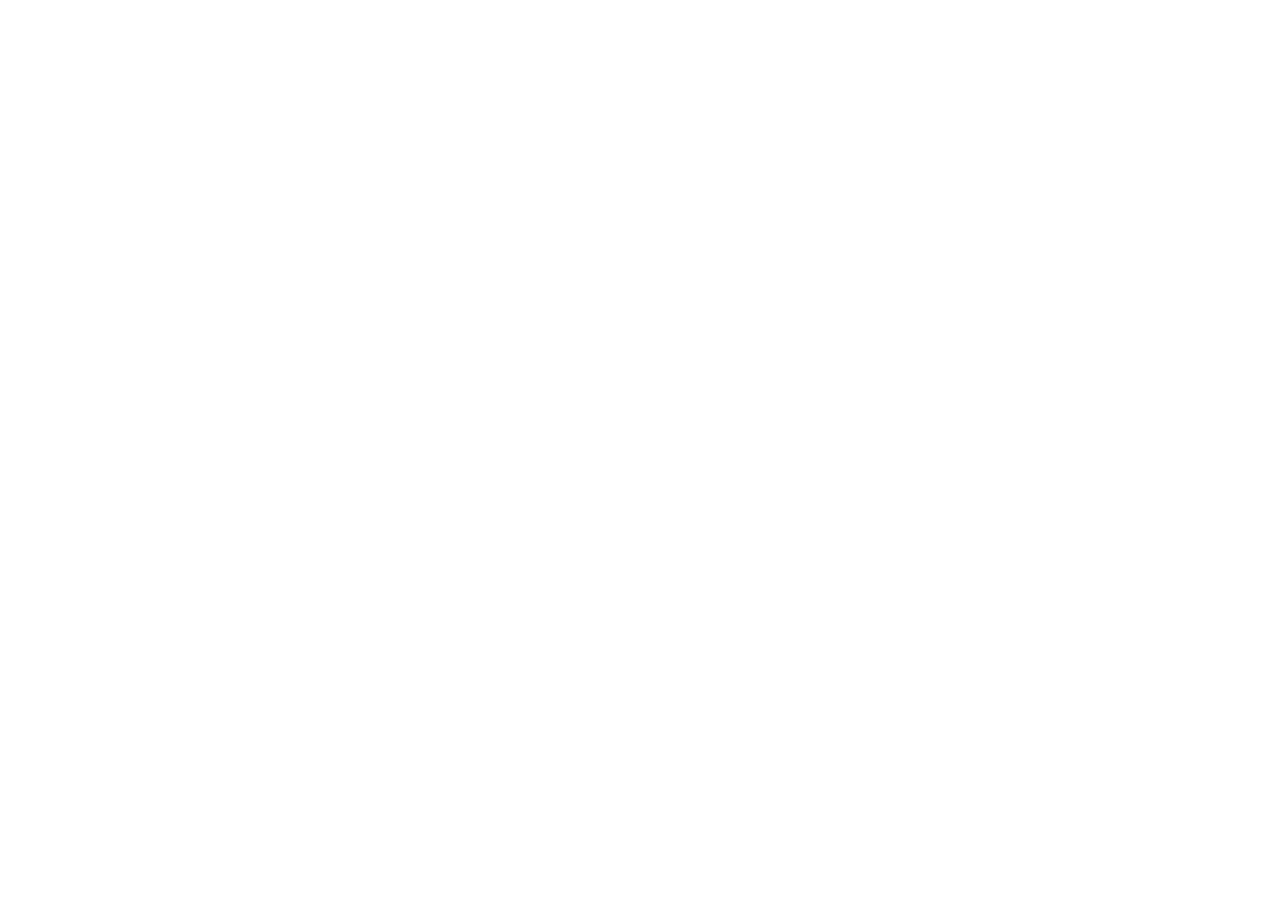
==== index.html @ 59d9435c "Created index.html, styles.css, and script.js files" ====
<!DOCTYPE html>
<html lang="en">
<head>  
        <meta charset="UTF-8">
        <meta name="viewport" content="width=device-width, initial-scale=1.0">
        <meta name="description" content="Mequila Murarik">
        <meta name="author" content="Mequila Murarik">

        <link rel="stylesheet" href="styles.css">
        <title>Mequila Murarik Design</title>
</head>
<body>
        <header>
                <nav>

                </nav>
        </header>
</body>
<main>

</main>
<footer>
        
</footer>

</html>
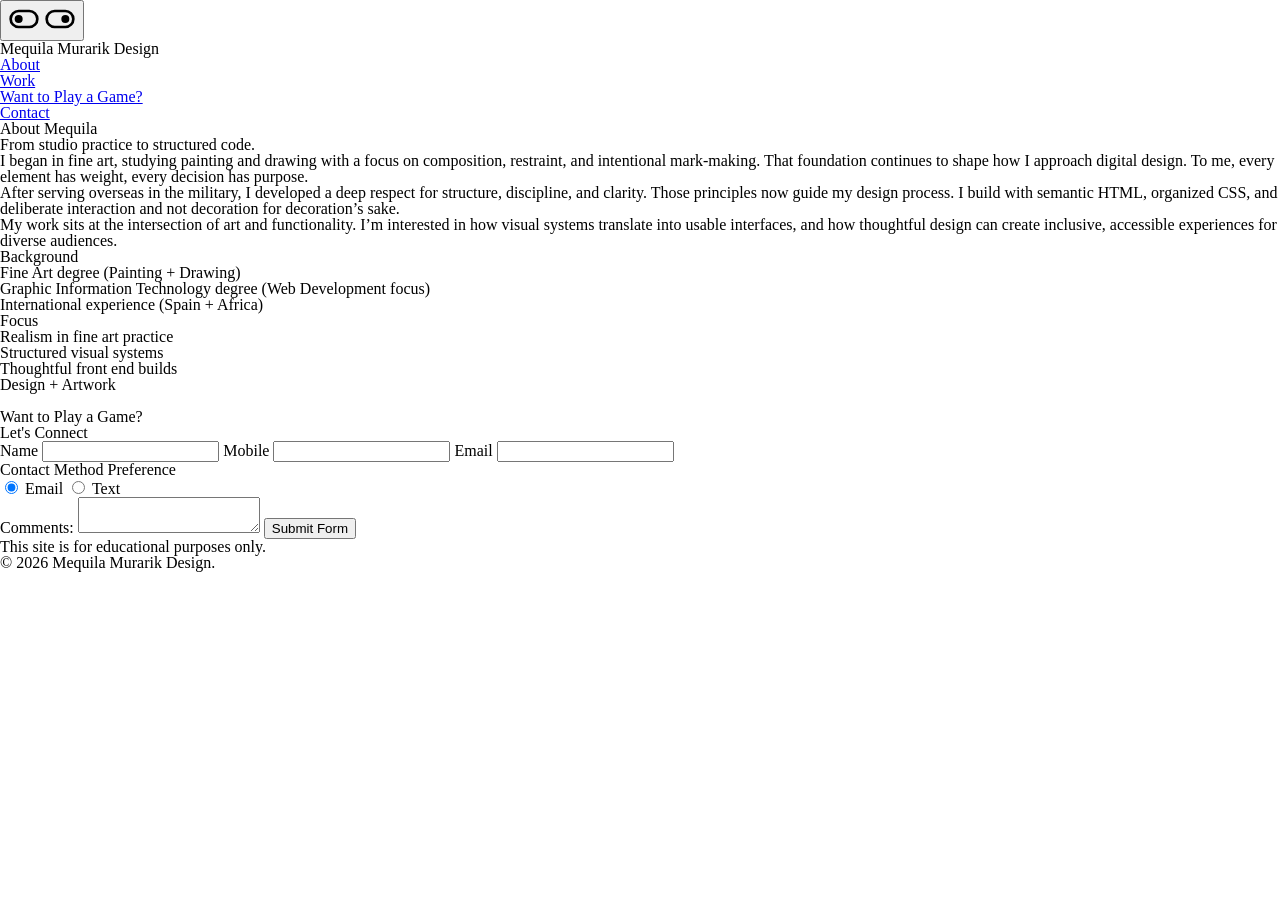
==== commit da1a1bb4: "Updated pages Updated index.html, styles.css, and script.js" ====
--- a/index.html
+++ b/index.html
@@ -1,26 +1,115 @@
 <!DOCTYPE html>
 <html lang="en">
-<head>  
+
+<head>
         <meta charset="UTF-8">
-        <meta name="viewport" content="width=device-width, initial-scale=1.0">
         <meta name="description" content="Mequila Murarik">
         <meta name="author" content="Mequila Murarik">
 
         <link rel="stylesheet" href="styles.css">
+        <script src="script.js" defer></script>
         <title>Mequila Murarik Design</title>
 </head>
+
 <body>
         <header>
+                <button id="theme-toggle" aria-label="Toggle light/dark mode">
+                        <!--dark mode toggle-->
+                        <svg id="dark-mode" xmlns="http://www.w3.org/2000/svg" width="32" height="32"
+                                viewBox="0 0 24 24" fill="currentColor">
+                                <path d="M8 9a3 3 0 1 1 -3 3l.005 -.176a3 3 0 0 1 2.995 -2.824" />
+                                <path d="M16 5a7 7 0 0 1 0 14h-8a7 7 0 0 1 0 -14zm0 2h-8a5 5 0 1 0 0 10h8a5 5 0 0 0 0 -10" />
+                        </svg>
+                        <!--light mode toggle-->
+                        <svg id="light-mode" xmlns="http://www.w3.org/2000/svg" width="32" height="32" viewBox="0 0 24 24" fill="currentColor">
+                                <path d="M16 9a3 3 0 1 1 -3 3l.005 -.176a3 3 0 0 1 2.995 -2.824" />
+                                <path d="M16 5a7 7 0 0 1 0 14h-8a7 7 0 0 1 0 -14zm0 2h-8a5 5 0 1 0 0 10h8a5 5 0 0 0 0 -10" />
+                        </svg>
+                </button>
+                <h1>Mequila Murarik Design</h1>
                 <nav>
-
+                        <ul>
+                                <li><a href="#about">About</a></li>
+                                <li><a href="#work">Work</a></li>
+                                <li><a href="#jigsaw">Want to Play a Game?</a></li>
+                                <li><a href="#contact">Contact</a></li>
+                        </ul>
                 </nav>
         </header>
 </body>
 <main>
+    <section id="about" class="about">
+        <div class="container">
+            <h2>About Mequila</h2>
+            <p><strong>From studio practice to structured code.</strong></p>
+            <p>I began in fine art, studying painting and drawing with a focus on composition, restraint, and intentional mark-making. That foundation continues to shape how I approach digital design. To me, every element has weight, every decision has purpose.</p>
+            <p>After serving overseas in the military, I developed a deep respect for structure, discipline, and clarity. Those principles now guide my design process. I build with semantic HTML, organized CSS, and deliberate interaction and not decoration for decoration’s sake.</p>
+            <p>My work sits at the intersection of art and functionality. I’m interested in how visual systems translate into usable interfaces, and how thoughtful design can create inclusive, accessible experiences for diverse audiences.</p>
+        </div>
+        <aside class="about-aside">
+            <h3>Background</h3>
+                <ul>
+                    <li>Fine Art degree (Painting + Drawing)</li>
+                    <li>Graphic Information Technology degree (Web Development focus)</li>
+                    <li>International experience (Spain + Africa)</li>
+                </ul>
+            <h3>Focus</h3>
+                <ul>
+                    <li>Realism in fine art practice</li>
+                    <li>Structured visual systems</li>
+                    <li>Thoughtful front end builds</li>
+                </ul>
+        </aside>
+    </section>
+    <section id="work">
+        <div class="container"></div>
+            <h2>Design + Artwork</h2>
+            <div class="work">
+                <figure>
+                    <img src="" alt="">
+                    <figcaption><!--caption--></figcaption>
+                </figure>
+            </div>
+        </div>
+    </section>
+    <section id="jigsaw">
+            <h2>Want to Play a Game?</h2>
+
+    </section>
+    <section id="contact">
+            <h2>Let's Connect</h2>
+                <form method="post" action="https://wp.zybooks.com/form-viewer.php">
+
+                <label for="fullName">Name</label>
+                <input type="text" id="fullName" name="fullName" required>
+                        
+                <label for="phoneNumber">Mobile</label>
+                <input type="tel" id="phoneNumber" name="phoneNumber">
+
+                <label for="emailAddress">Email</label>
+                <input type="email" id="emailAddress" name="emailAddress">
+
+                <fieldset>
+                    <legend>Contact Method Preference</legend>
+
+                    <input type="radio" id="email-pref" name="contact-pref" value="email-pref" checked>
+                    <label for="email-pref">Email</label>
+
+                    <input type="radio" id="text-pref" name="contact-pref" value="text-pref" required>
+                    <label for="text-pref">Text</label>
+                </fieldset>
+
+                <label for="comments">Comments:</label>
+                <textarea name="comments" id="comments"></textarea>
+
+                <input type="submit" value="Submit Form">
+                </form>
+        </section>
 
 </main>
 <footer>
-        
+        <p>This site is for educational purposes only.</p>
+        <p>&copy; 2026 Mequila Murarik Design.</p>
 </footer>
 
 </html>
--- a/styles.css
+++ b/styles.css
@@ -0,0 +1,54 @@
+/* CSS written by Mequila Murarik */
+/* http://meyerweb.com/eric/tools/css/reset/ 
+   v2.0 | 20110126
+   License: none (public domain)
+*/
+
+html, body, div, span, applet, object, iframe,
+h1, h2, h3, h4, h5, h6, p, blockquote, pre,
+a, abbr, acronym, address, big, cite, code,
+del, dfn, em, img, ins, kbd, q, s, samp,
+small, strike, strong, sub, sup, tt, var,
+b, u, i, center,
+dl, dt, dd, ol, ul, li,
+fieldset, form, label, legend,
+table, caption, tbody, tfoot, thead, tr, th, td,
+article, aside, canvas, details, embed, 
+figure, figcaption, footer, header, hgroup, 
+menu, nav, output, ruby, section, summary,
+time, mark, audio, video {
+	margin: 0;
+	padding: 0;
+	border: 0;
+	font-size: 100%;
+	font: inherit;
+	vertical-align: baseline;
+}
+/* HTML5 display-role reset for older browsers */
+article, aside, details, figcaption, figure, 
+footer, header, hgroup, menu, nav, section {
+	display: block;
+}
+body {
+	line-height: 1;
+}
+ol, ul {
+	list-style: none;
+}
+blockquote, q {
+	quotes: none;
+}
+blockquote:before, blockquote:after,
+q:before, q:after {
+	content: '';
+	content: none;
+}
+table {
+	border-collapse: collapse;
+	border-spacing: 0;
+}
+
+.container {
+  width: 1280px;
+  margin: 0 auto;
+}
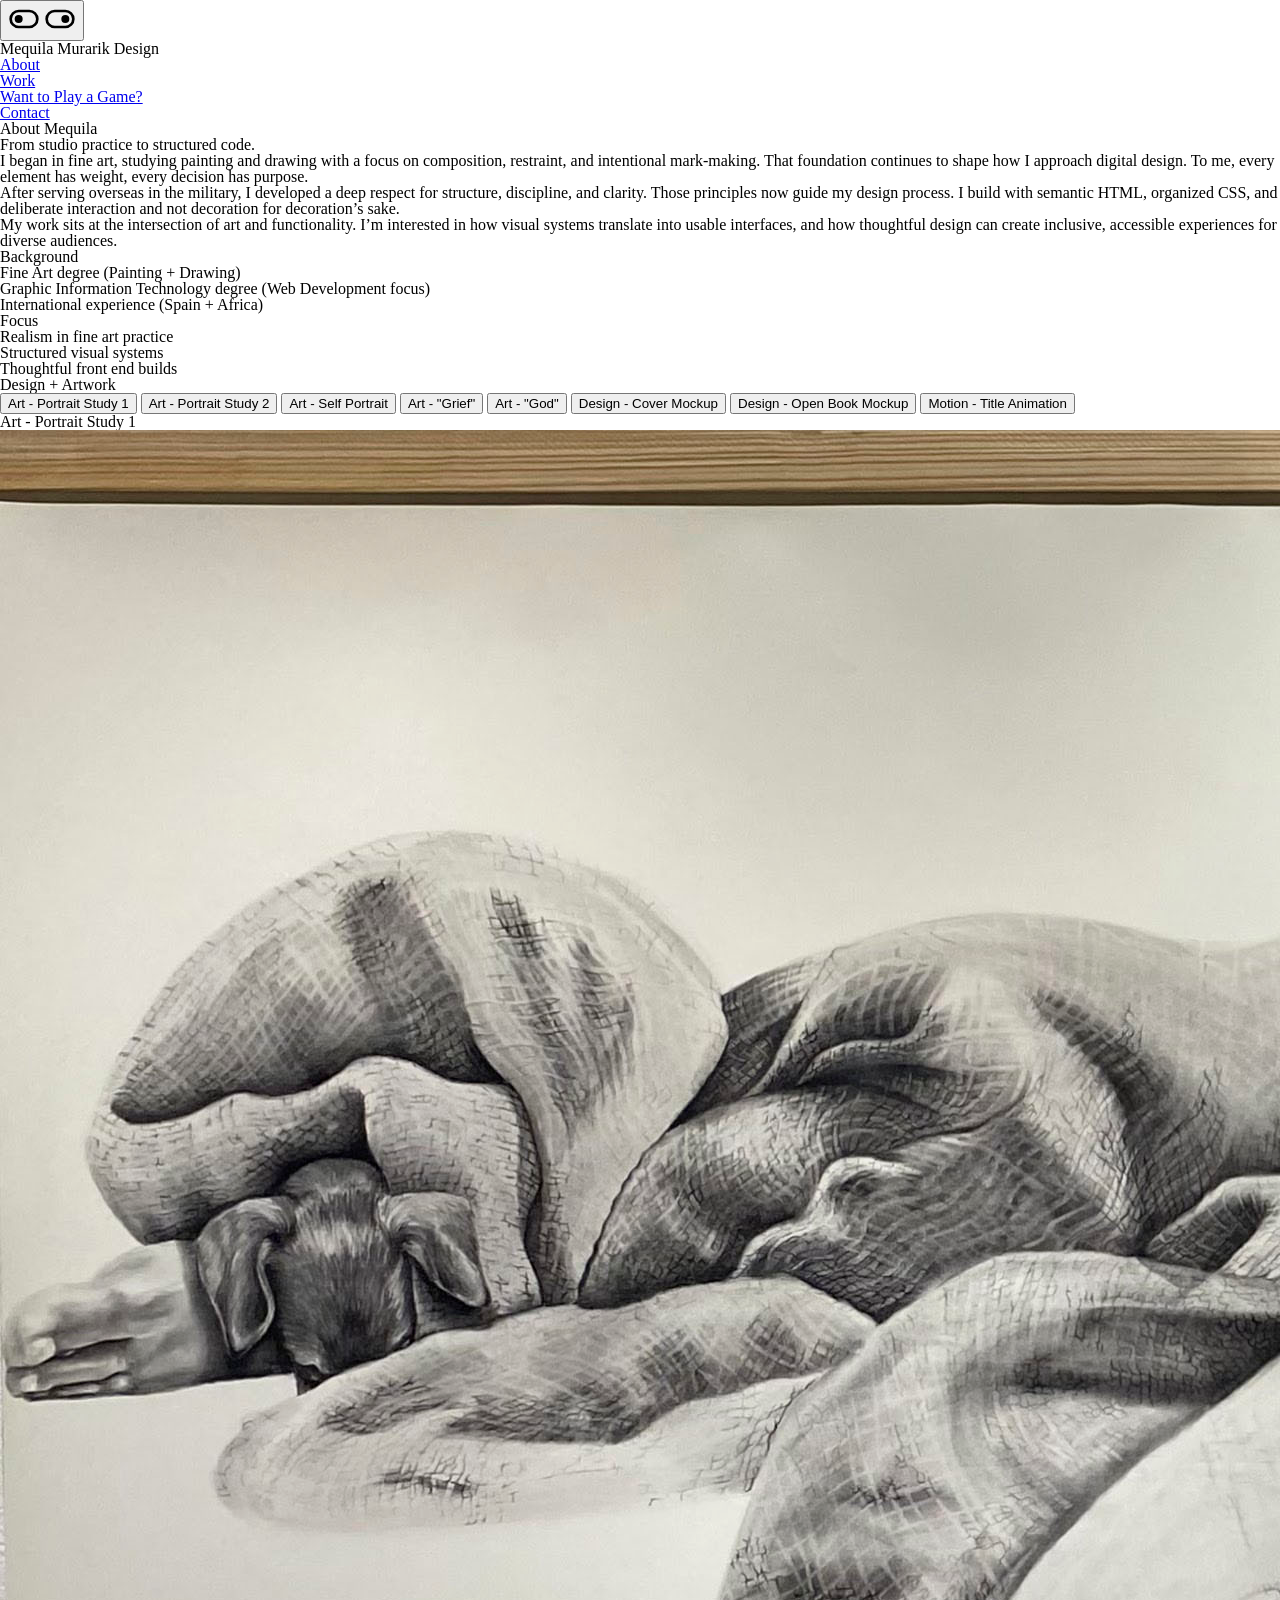
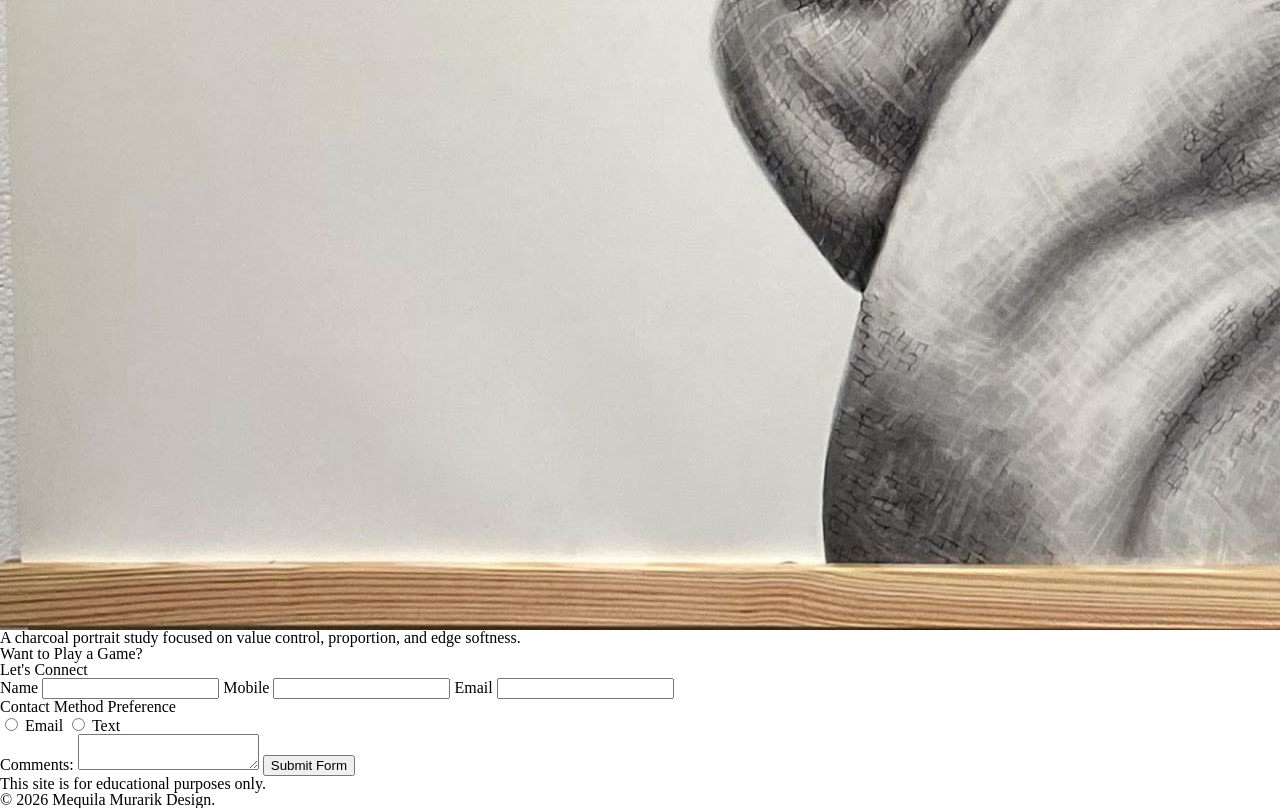
==== commit 39e4c893: "Updated Changed images to jpg, updates HTML and JS" ====
--- a/index.html
+++ b/index.html
@@ -36,80 +36,91 @@
                         </ul>
                 </nav>
         </header>
+    <main>
+        <section id="about" class="about">
+            <div class="container">
+                <h2>About Mequila</h2>
+                <p><strong>From studio practice to structured code.</strong></p>
+                <p>I began in fine art, studying painting and drawing with a focus on composition, restraint, and intentional mark-making. That foundation continues to shape how I approach digital design. To me, every element has weight, every decision has purpose.</p>
+                <p>After serving overseas in the military, I developed a deep respect for structure, discipline, and clarity. Those principles now guide my design process. I build with semantic HTML, organized CSS, and deliberate interaction and not decoration for decoration’s sake.</p>
+                <p>My work sits at the intersection of art and functionality. I’m interested in how visual systems translate into usable interfaces, and how thoughtful design can create inclusive, accessible experiences for diverse audiences.</p>
+            </div>
+            <aside class="about-aside">
+                <h3>Background</h3>
+                    <ul>
+                        <li>Fine Art degree (Painting + Drawing)</li>
+                        <li>Graphic Information Technology degree (Web Development focus)</li>
+                        <li>International experience (Spain + Africa)</li>
+                    </ul>
+                <h3>Focus</h3>
+                    <ul>
+                        <li>Realism in fine art practice</li>
+                        <li>Structured visual systems</li>
+                        <li>Thoughtful front end builds</li>
+                    </ul>
+            </aside>
+        </section>
+        <section id="work">
+            <div class="container">
+                <h2>Design + Artwork</h2>
+                <div class="display-controls">
+                    <button type="button">Art - Portrait Study 1</button>
+                    <button type="button">Art - Portrait Study 2</button>
+                    <button type="button">Art - Self Portrait</button>
+                    <button type="button">Art - "Grief"</button>
+                    <button type="button">Art - "God"</button>
+                    <button type="button">Design - Cover Mockup</button>
+                    <button type="button">Design - Open Book Mockup</button>
+                    <button type="button">Motion - Title Animation</button>
+                </div>
+                <div class="item-display">
+                    <h3 id="itemTitle">Art - Portrait Study 1</h3>
+                    <img id="itemImage" src="images/portrait-brandon.jpg" alt="Charcoal portrait of a man laying in a blanket">
+                    <p id="itemDescription"><!--text--></p>
+                    <video id="itemVideo">
+                        <source id="videoSource" src="" type="video/mp4">
+                    </video>
+                </div>
+            </div>
+        </section>
+        <section id="jigsaw">
+                <h2>Want to Play a Game?</h2>
+
+        </section>
+        <section id="contact">
+                <h2>Let's Connect</h2>
+                    <form method="post" action="https://wp.zybooks.com/form-viewer.php">
+
+                    <label for="fullName">Name</label>
+                    <input type="text" id="fullName" name="fullName" required>
+                            
+                    <label for="phoneNumber">Mobile</label>
+                    <input type="tel" id="phoneNumber" name="phoneNumber">
+
+                    <label for="emailAddress">Email</label>
+                    <input type="email" id="emailAddress" name="emailAddress">
+
+                    <fieldset>
+                        <legend>Contact Method Preference</legend>
+
+                        <input type="radio" id="email-pref" name="contact-pref" value="email-pref" required>
+                        <label for="email-pref">Email</label>
+
+                        <input type="radio" id="text-pref" name="contact-pref" value="text-pref" required>
+                        <label for="text-pref">Text</label>
+                    </fieldset>
+
+                    <label for="comments">Comments:</label>
+                    <textarea name="comments" id="comments" required></textarea>
+
+                    <input type="submit" value="Submit Form">
+                    </form>
+            </section>
+
+    </main>
+    <footer>
+            <p>This site is for educational purposes only.</p>
+            <p>&copy; 2026 Mequila Murarik Design.</p>
+    </footer>
 </body>
-<main>
-    <section id="about" class="about">
-        <div class="container">
-            <h2>About Mequila</h2>
-            <p><strong>From studio practice to structured code.</strong></p>
-            <p>I began in fine art, studying painting and drawing with a focus on composition, restraint, and intentional mark-making. That foundation continues to shape how I approach digital design. To me, every element has weight, every decision has purpose.</p>
-            <p>After serving overseas in the military, I developed a deep respect for structure, discipline, and clarity. Those principles now guide my design process. I build with semantic HTML, organized CSS, and deliberate interaction and not decoration for decoration’s sake.</p>
-            <p>My work sits at the intersection of art and functionality. I’m interested in how visual systems translate into usable interfaces, and how thoughtful design can create inclusive, accessible experiences for diverse audiences.</p>
-        </div>
-        <aside class="about-aside">
-            <h3>Background</h3>
-                <ul>
-                    <li>Fine Art degree (Painting + Drawing)</li>
-                    <li>Graphic Information Technology degree (Web Development focus)</li>
-                    <li>International experience (Spain + Africa)</li>
-                </ul>
-            <h3>Focus</h3>
-                <ul>
-                    <li>Realism in fine art practice</li>
-                    <li>Structured visual systems</li>
-                    <li>Thoughtful front end builds</li>
-                </ul>
-        </aside>
-    </section>
-    <section id="work">
-        <div class="container"></div>
-            <h2>Design + Artwork</h2>
-            <div class="work">
-                <figure>
-                    <img src="" alt="">
-                    <figcaption><!--caption--></figcaption>
-                </figure>
-            </div>
-        </div>
-    </section>
-    <section id="jigsaw">
-            <h2>Want to Play a Game?</h2>
-
-    </section>
-    <section id="contact">
-            <h2>Let's Connect</h2>
-                <form method="post" action="https://wp.zybooks.com/form-viewer.php">
-
-                <label for="fullName">Name</label>
-                <input type="text" id="fullName" name="fullName" required>
-                        
-                <label for="phoneNumber">Mobile</label>
-                <input type="tel" id="phoneNumber" name="phoneNumber">
-
-                <label for="emailAddress">Email</label>
-                <input type="email" id="emailAddress" name="emailAddress">
-
-                <fieldset>
-                    <legend>Contact Method Preference</legend>
-
-                    <input type="radio" id="email-pref" name="contact-pref" value="email-pref" checked>
-                    <label for="email-pref">Email</label>
-
-                    <input type="radio" id="text-pref" name="contact-pref" value="text-pref" required>
-                    <label for="text-pref">Text</label>
-                </fieldset>
-
-                <label for="comments">Comments:</label>
-                <textarea name="comments" id="comments"></textarea>
-
-                <input type="submit" value="Submit Form">
-                </form>
-        </section>
-
-</main>
-<footer>
-        <p>This site is for educational purposes only.</p>
-        <p>&copy; 2026 Mequila Murarik Design.</p>
-</footer>
-
 </html>
--- a/styles.css
+++ b/styles.css
@@ -51,4 +51,7 @@
 .container {
   width: 1280px;
   margin: 0 auto;
+}
+#itemVide {
+    display: none;
 }
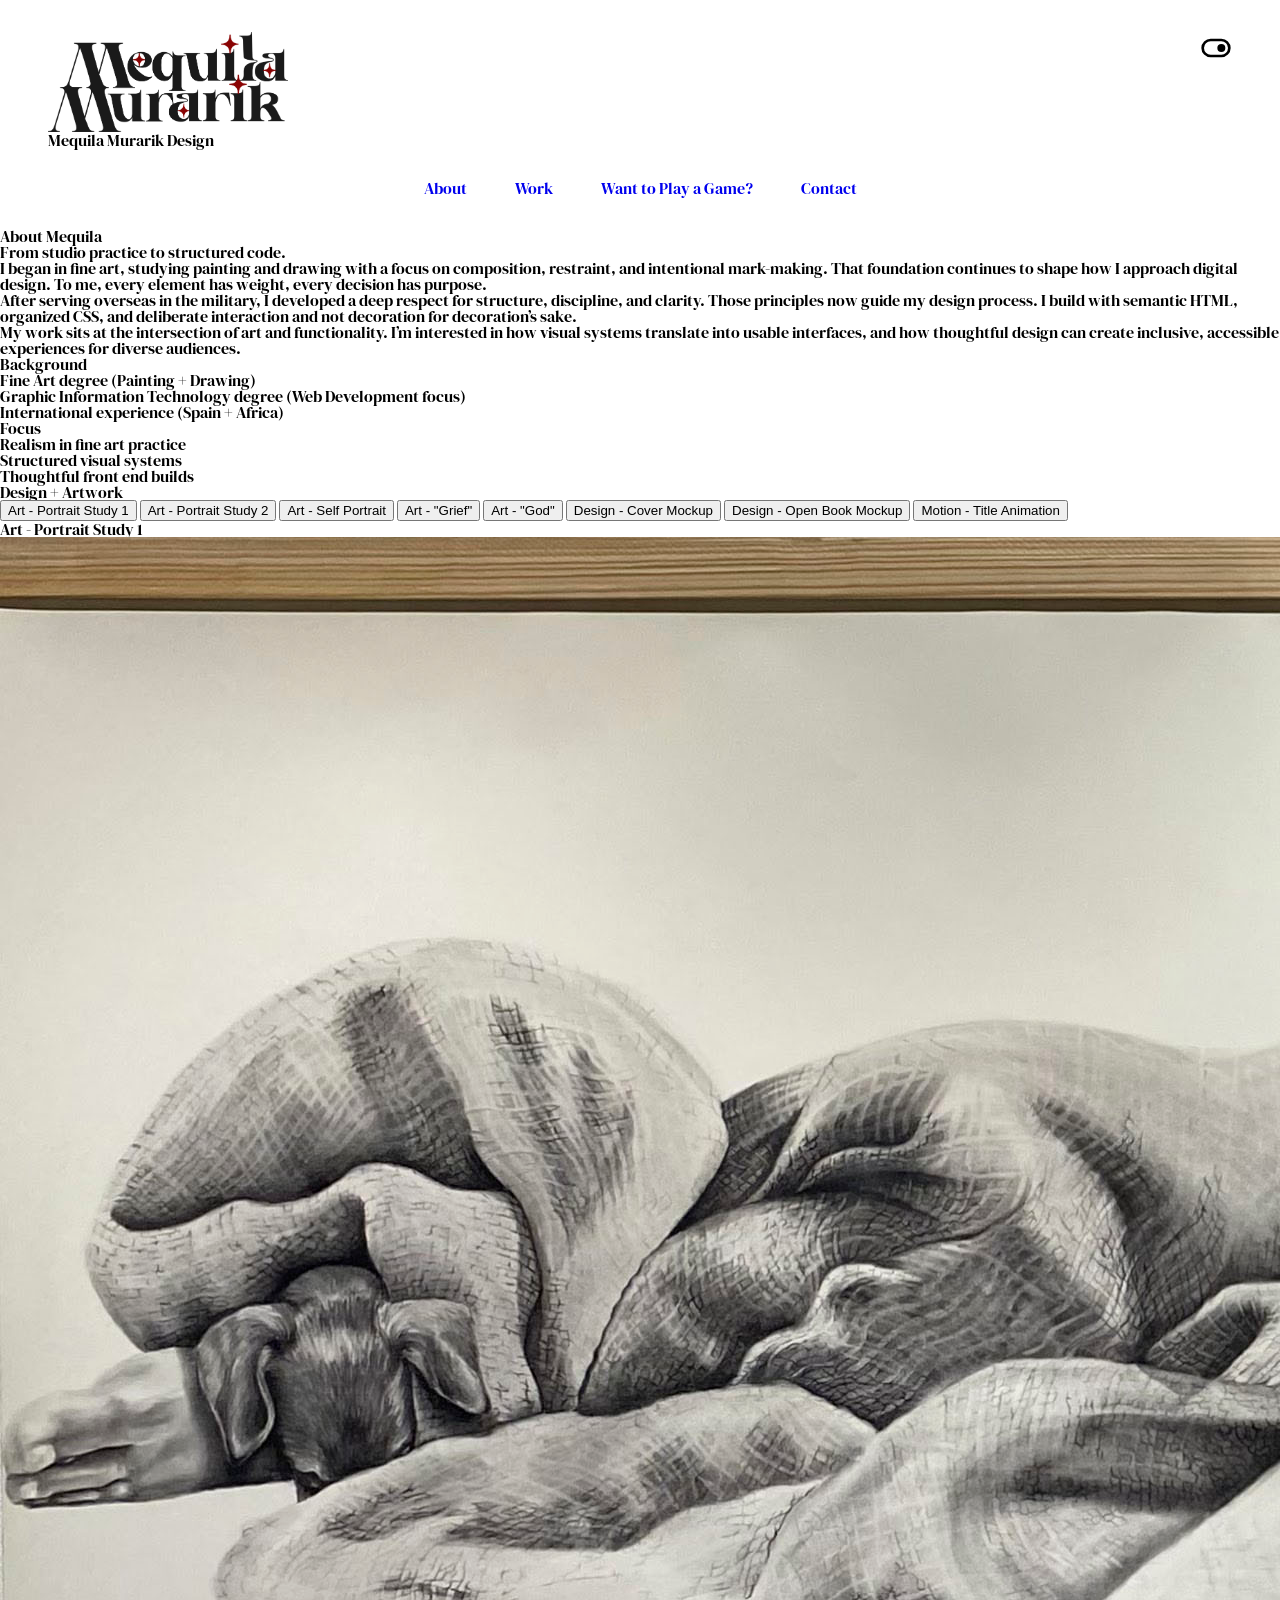
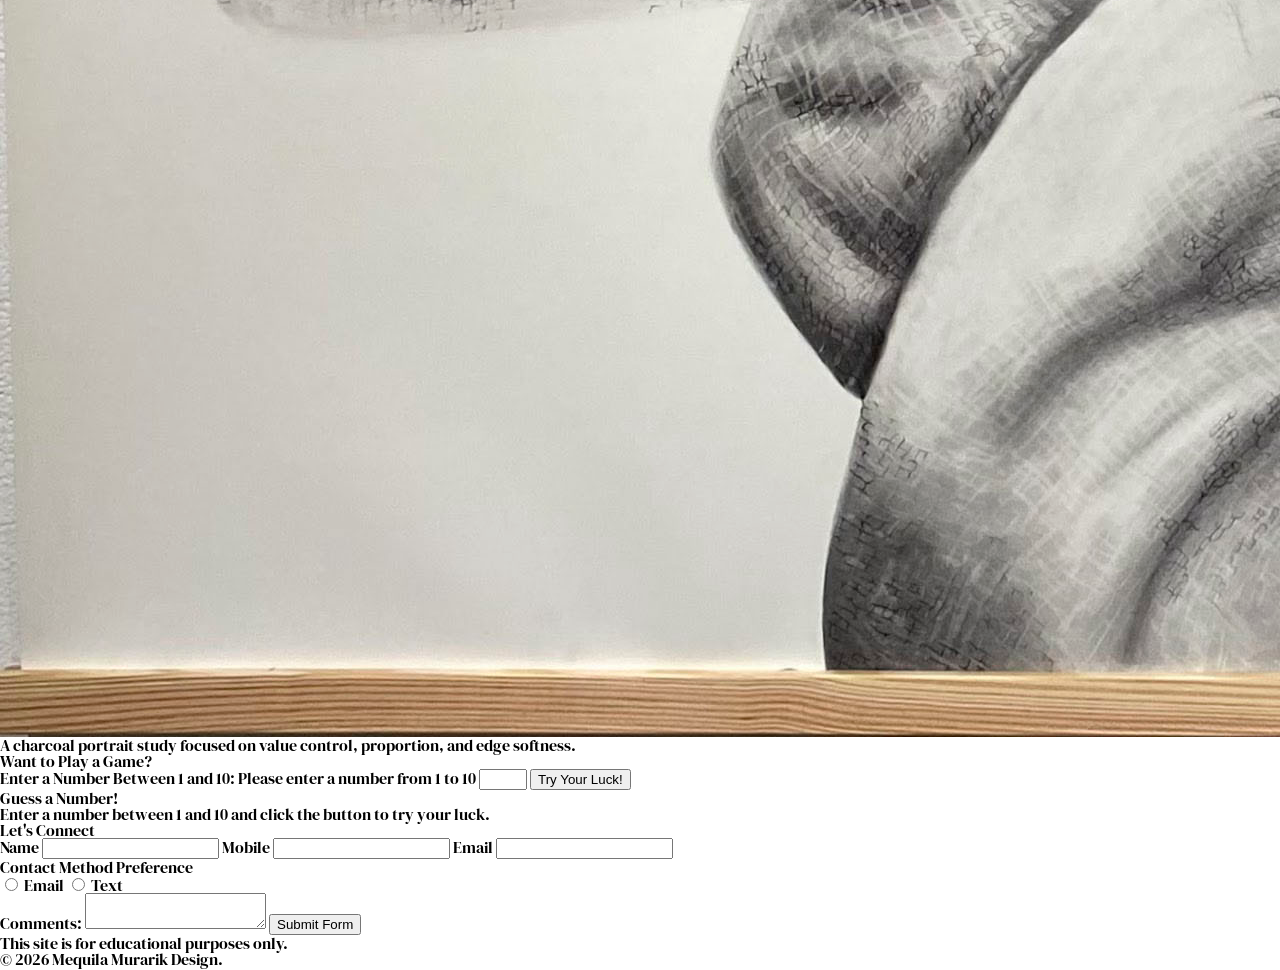
==== commit 0dfe85bd: "Update Updated CSS, JS and HTML" ====
--- a/index.html
+++ b/index.html
@@ -12,8 +12,8 @@
 </head>
 
 <body>
-        <header>
-                <button id="theme-toggle" aria-label="Toggle light/dark mode">
+    <header>
+        <button id="theme-toggle" aria-label="Toggle light/dark mode">
                         <!--dark mode toggle-->
                         <svg id="dark-mode" xmlns="http://www.w3.org/2000/svg" width="32" height="32"
                                 viewBox="0 0 24 24" fill="currentColor">
@@ -25,17 +25,18 @@
                                 <path d="M16 9a3 3 0 1 1 -3 3l.005 -.176a3 3 0 0 1 2.995 -2.824" />
                                 <path d="M16 5a7 7 0 0 1 0 14h-8a7 7 0 0 1 0 -14zm0 2h-8a5 5 0 1 0 0 10h8a5 5 0 0 0 0 -10" />
                         </svg>
-                </button>
-                <h1>Mequila Murarik Design</h1>
-                <nav>
-                        <ul>
-                                <li><a href="#about">About</a></li>
-                                <li><a href="#work">Work</a></li>
-                                <li><a href="#jigsaw">Want to Play a Game?</a></li>
-                                <li><a href="#contact">Contact</a></li>
-                        </ul>
-                </nav>
-        </header>
+        </button>
+        <img src="images/stacked_rgb.png" alt="Mequila Murarik logo" class="logo">
+        <h1>Mequila Murarik Design</h1>
+        <nav>
+            <ul>
+                <li><a href="#about">About</a></li>
+                <li><a href="#work">Work</a></li>
+                <li><a href="#jigsaw">Want to Play a Game?</a></li>
+                <li><a href="#contact">Contact</a></li>
+            </ul>
+        </nav>
+    </header>
     <main>
         <section id="about" class="about">
             <div class="container">
@@ -76,45 +77,56 @@
                 <div class="item-display">
                     <h3 id="itemTitle">Art - Portrait Study 1</h3>
                     <img id="itemImage" src="images/portrait-brandon.jpg" alt="Charcoal portrait of a man laying in a blanket">
-                    <p id="itemDescription"><!--text--></p>
-                    <video id="itemVideo">
+                    <p id="itemDescription">A charcoal portrait study focused on value control, proportion, and edge softness.</p>
+                    <video id="itemVideo" controls>
                         <source id="videoSource" src="" type="video/mp4">
                     </video>
                 </div>
             </div>
         </section>
         <section id="jigsaw">
-                <h2>Want to Play a Game?</h2>
+            <h2>Want to Play a Game?</h2>
 
+            <form id="gameForm">
+                <label for="numGuess">Enter a Number Between 1 and 10:</label>
+                <span class="message" id="gameMessage">Please enter a number from 1 to 10</span>
+
+                <input type="number" name="numGuess" id="numGuess" min="1" max="10" required>
+                <input type="submit" id="guessBtn" value="Try Your Luck!">
+            </form>
+
+            <h3>Guess a Number!</h3>
+            <p>Enter a number between 1 and 10 and click the button to try your luck.</p>
+            <p id="gameOutput"></p>
         </section>
         <section id="contact">
-                <h2>Let's Connect</h2>
-                    <form method="post" action="https://wp.zybooks.com/form-viewer.php">
+            <h2>Let's Connect</h2>
+                <form method="post" action="https://wp.zybooks.com/form-viewer.php">
 
-                    <label for="fullName">Name</label>
-                    <input type="text" id="fullName" name="fullName" required>
+                <label for="fullName">Name</label>
+                <input type="text" id="fullName" name="fullName" required>
                             
-                    <label for="phoneNumber">Mobile</label>
-                    <input type="tel" id="phoneNumber" name="phoneNumber">
+                <label for="phoneNumber">Mobile</label>
+                <input type="tel" id="phoneNumber" name="phoneNumber">
 
-                    <label for="emailAddress">Email</label>
-                    <input type="email" id="emailAddress" name="emailAddress">
+                <label for="emailAddress">Email</label>
+                <input type="email" id="emailAddress" name="emailAddress">
 
-                    <fieldset>
-                        <legend>Contact Method Preference</legend>
+                <fieldset>
+                    <legend>Contact Method Preference</legend>
 
-                        <input type="radio" id="email-pref" name="contact-pref" value="email-pref" required>
-                        <label for="email-pref">Email</label>
+                    <input type="radio" id="email-pref" name="contact-pref" value="email-pref" required>
+                    <label for="email-pref">Email</label>
 
-                        <input type="radio" id="text-pref" name="contact-pref" value="text-pref" required>
-                        <label for="text-pref">Text</label>
-                    </fieldset>
+                    <input type="radio" id="text-pref" name="contact-pref" value="text-pref" required>
+                    <label for="text-pref">Text</label>
+                </fieldset>
 
-                    <label for="comments">Comments:</label>
-                    <textarea name="comments" id="comments" required></textarea>
+                <label for="comments">Comments:</label>
+                <textarea name="comments" id="comments" required></textarea>
 
-                    <input type="submit" value="Submit Form">
-                    </form>
+                <input type="submit" value="Submit Form">
+                </form>
             </section>
 
     </main>
--- a/styles.css
+++ b/styles.css
@@ -1,4 +1,7 @@
 /* CSS written by Mequila Murarik */
+/* imported fonts */
+@import url('https://fonts.googleapis.com/css2?family=DM+Serif+Display:ital@0;1&family=Lora:ital,wght@0,400..700;1,400..700&display=swap');
+
 /* http://meyerweb.com/eric/tools/css/reset/ 
    v2.0 | 20110126
    License: none (public domain)
@@ -48,10 +51,82 @@
 	border-spacing: 0;
 }
 
+:root{
+    --charcoal: #191919;
+    --lt-grey: ##bfbfbf;
+    --blood-red: #8a0303;
+    --deep-red: #350101;
+    --bright-red: #df0505;
+    --gold: #e88f11;
+    --blue: #130f49;
+    font-family: "DM Serif Display", "Lora", serif;
+}
+header {
+    position: relative;
+    padding: 2rem 3rem;
+    background-color: var(--lt-grey);
+}
+header h1 {
+    justify-content: center;
+}
+header img {
+    width: 240px;
+    height: auto;
+    display: block;
+}
+#theme-toggle {
+    position: absolute;
+    height: 32px;
+    width: 32px;
+    top: 2rem;
+    right: 3rem;
+    background: none;
+    border: none;
+}
+#theme-toggle svg {
+    position: absolute;
+    top: 0;
+    left: 0;
+    width: 100%;
+    height: 100%;
+}
+body.dark-mode #dark-mode { 
+    display: block; 
+}
+body.dark-mode #light-mode { 
+    display: none; 
+}
+nav {
+    margin-top: 2rem;
+}
+nav ul {
+    display: flex;
+    justify-content: center;
+    gap: 3rem;
+    list-style-type: none;
+    padding: 0;
+    margin: 0;
+}
+a {
+    text-decoration: none;  
+}
+#dark-mode {
+    display: none;
+}
+#light-mode {
+    display: inline;
+}
+body.dark-mode #dark-mode {
+    display: inline;
+}
+body.light-mode #light-mode {
+    display: none;
+}
+
 .container {
-  width: 1280px;
+  max-width: 1280px;
   margin: 0 auto;
 }
-#itemVide {
+#itemVideo {
     display: none;
 }
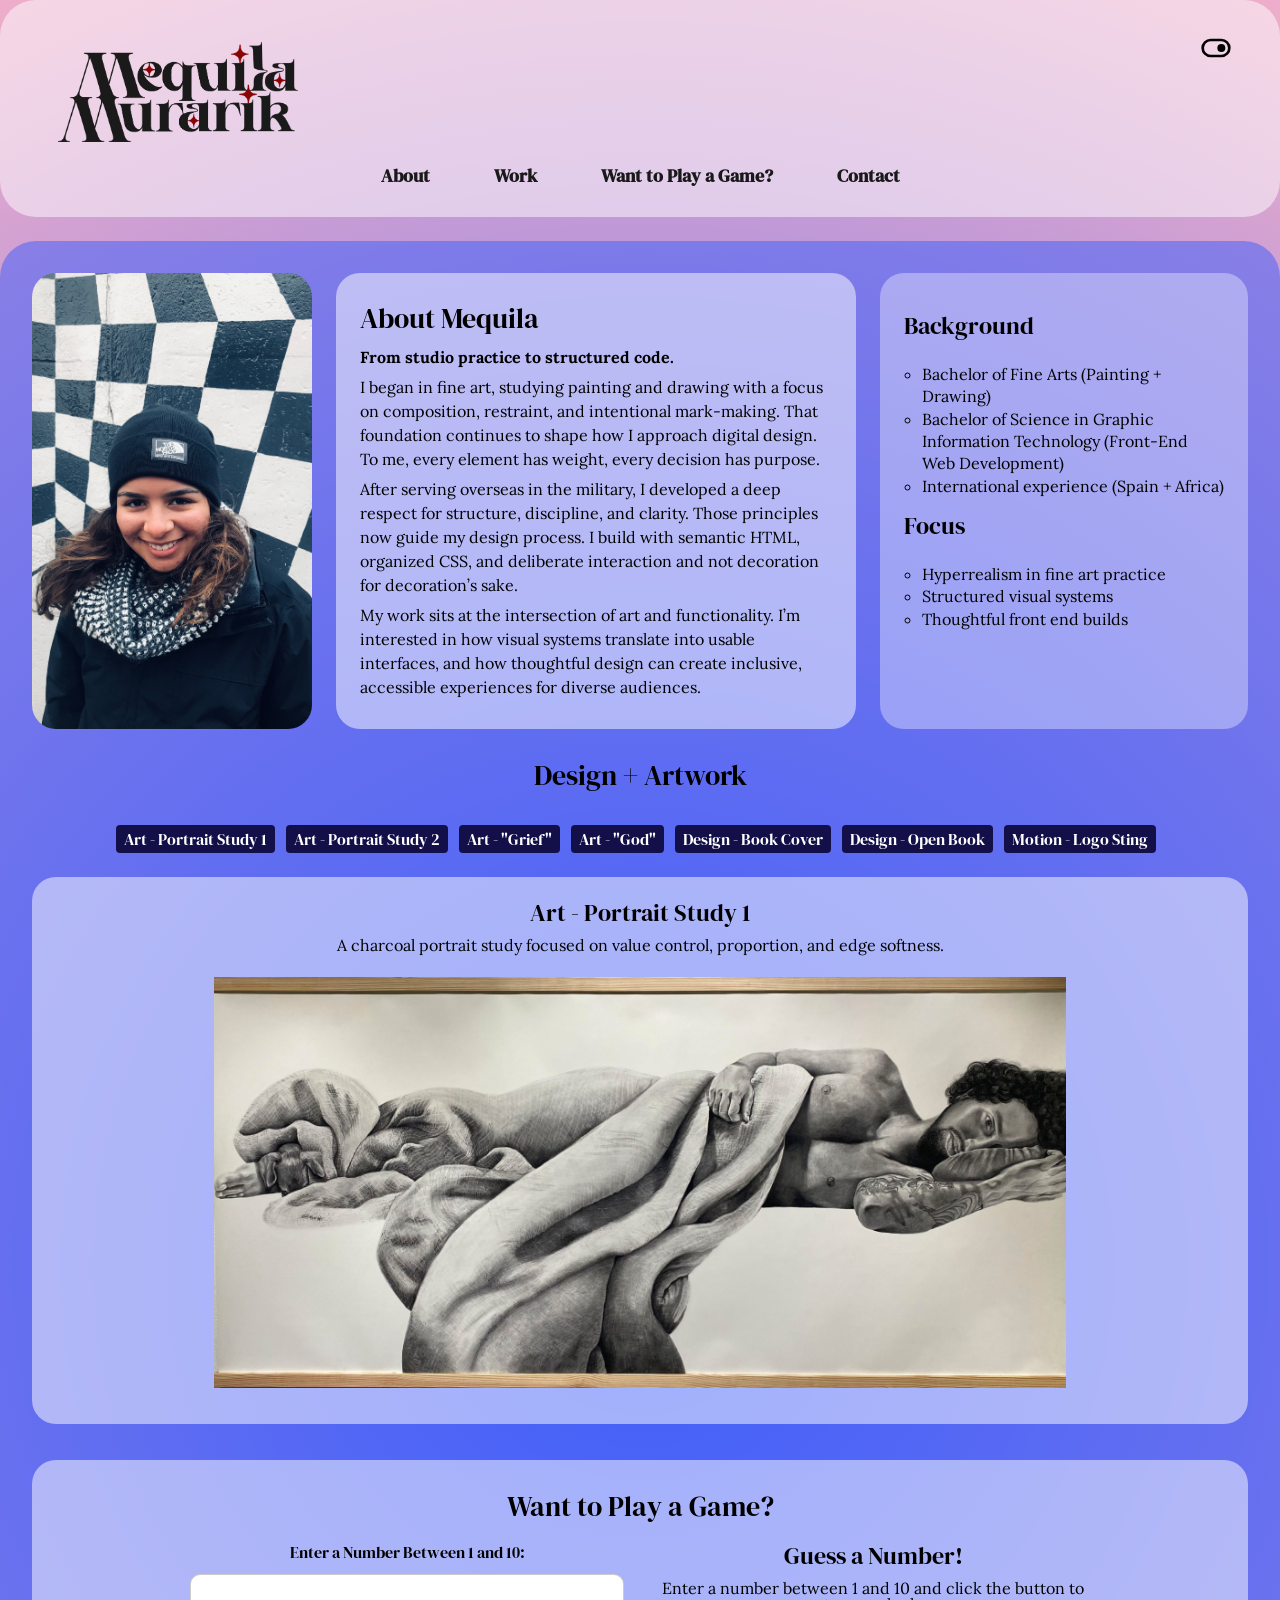
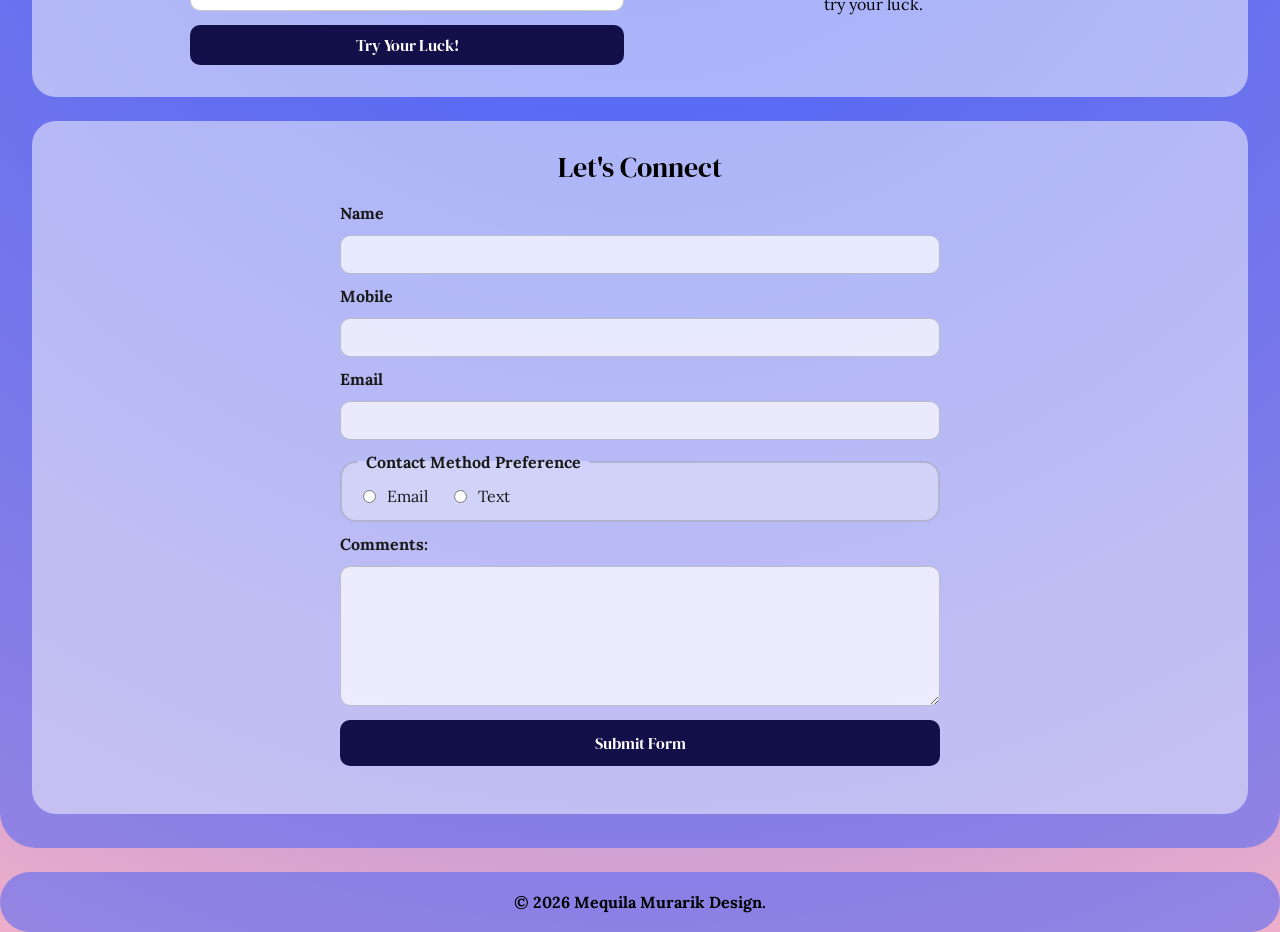
==== commit c47eb925: "Updated pages Updated index.html, styles.css, and script.js" ====
--- a/index.html
+++ b/index.html
@@ -39,9 +39,10 @@
     </header>
     <main>
         <section id="about" class="about">
-            <div class="container">
+            <img class="about-photo" src="images/mequila-about-photo.jpg" alt="Photo of Mequila Murarik">
+            <div class="about-card">
                 <h2>About Mequila</h2>
-                <p><strong>From studio practice to structured code.</strong></p>
+                <p>From studio practice to structured code.</p>
                 <p>I began in fine art, studying painting and drawing with a focus on composition, restraint, and intentional mark-making. That foundation continues to shape how I approach digital design. To me, every element has weight, every decision has purpose.</p>
                 <p>After serving overseas in the military, I developed a deep respect for structure, discipline, and clarity. Those principles now guide my design process. I build with semantic HTML, organized CSS, and deliberate interaction and not decoration for decoration’s sake.</p>
                 <p>My work sits at the intersection of art and functionality. I’m interested in how visual systems translate into usable interfaces, and how thoughtful design can create inclusive, accessible experiences for diverse audiences.</p>
@@ -49,13 +50,13 @@
             <aside class="about-aside">
                 <h3>Background</h3>
                     <ul>
-                        <li>Fine Art degree (Painting + Drawing)</li>
-                        <li>Graphic Information Technology degree (Web Development focus)</li>
+                        <li>Bachelor of Fine Arts (Painting + Drawing)</li>
+                        <li>Bachelor of Science in Graphic Information Technology (Front-End Web Development)</li>
                         <li>International experience (Spain + Africa)</li>
                     </ul>
                 <h3>Focus</h3>
                     <ul>
-                        <li>Realism in fine art practice</li>
+                        <li>Hyperrealism in fine art practice</li>
                         <li>Structured visual systems</li>
                         <li>Thoughtful front end builds</li>
                     </ul>
@@ -67,17 +68,16 @@
                 <div class="display-controls">
                     <button type="button">Art - Portrait Study 1</button>
                     <button type="button">Art - Portrait Study 2</button>
-                    <button type="button">Art - Self Portrait</button>
                     <button type="button">Art - "Grief"</button>
                     <button type="button">Art - "God"</button>
-                    <button type="button">Design - Cover Mockup</button>
-                    <button type="button">Design - Open Book Mockup</button>
-                    <button type="button">Motion - Title Animation</button>
+                    <button type="button">Design - Book Cover</button>
+                    <button type="button">Design - Open Book</button>
+                    <button type="button">Motion - Logo Sting</button>
                 </div>
                 <div class="item-display">
                     <h3 id="itemTitle">Art - Portrait Study 1</h3>
+                    <p id="itemDescription">A charcoal portrait study focused on value control, proportion, and edge softness.</p>
                     <img id="itemImage" src="images/portrait-brandon.jpg" alt="Charcoal portrait of a man laying in a blanket">
-                    <p id="itemDescription">A charcoal portrait study focused on value control, proportion, and edge softness.</p>
                     <video id="itemVideo" controls>
                         <source id="videoSource" src="" type="video/mp4">
                     </video>
@@ -86,52 +86,61 @@
         </section>
         <section id="jigsaw">
             <h2>Want to Play a Game?</h2>
+            <div>
+                <form id="gameForm">
+                    <label for="numGuess">Enter a Number Between 1 and 10:</label>
+                    <span class="message" id="gameMessage">Please enter a number from 1 to 10</span>
 
-            <form id="gameForm">
-                <label for="numGuess">Enter a Number Between 1 and 10:</label>
-                <span class="message" id="gameMessage">Please enter a number from 1 to 10</span>
+                    <input type="number" name="numGuess" id="numGuess" min="1" max="10" required>
+                    <input type="submit" id="guessBtn" value="Try Your Luck!">
+                </form>
 
-                <input type="number" name="numGuess" id="numGuess" min="1" max="10" required>
-                <input type="submit" id="guessBtn" value="Try Your Luck!">
-            </form>
-
-            <h3>Guess a Number!</h3>
-            <p>Enter a number between 1 and 10 and click the button to try your luck.</p>
-            <p id="gameOutput"></p>
+                <section id="gameDisplay">
+                    <h3>Guess a Number!</h3>
+                    <p>Enter a number between 1 and 10 and click the button to try your luck.</p>
+                    <p id="gameOutput"></p>
+                </section>
+            </div>
         </section>
         <section id="contact">
             <h2>Let's Connect</h2>
-                <form method="post" action="https://wp.zybooks.com/form-viewer.php">
 
+            <form id="contactForm" novalidate>
                 <label for="fullName">Name</label>
                 <input type="text" id="fullName" name="fullName" required>
-                            
+                <span class="field-error" id="fullNameError"></span>
+
                 <label for="phoneNumber">Mobile</label>
                 <input type="tel" id="phoneNumber" name="phoneNumber">
+                <span class="field-error" id="phoneNumberError"></span>
 
                 <label for="emailAddress">Email</label>
                 <input type="email" id="emailAddress" name="emailAddress">
+                <span class="field-error" id="emailAddressError"></span>
 
                 <fieldset>
-                    <legend>Contact Method Preference</legend>
+                <legend>Contact Method Preference</legend>
 
-                    <input type="radio" id="email-pref" name="contact-pref" value="email-pref" required>
-                    <label for="email-pref">Email</label>
+                <input type="radio" id="email-pref" name="contact-pref" value="email" required>
+                <label for="email-pref">Email</label>
 
-                    <input type="radio" id="text-pref" name="contact-pref" value="text-pref" required>
-                    <label for="text-pref">Text</label>
+                <input type="radio" id="text-pref" name="contact-pref" value="phone" required>
+                <label for="text-pref">Text</label>
+
+                <span class="field-error" id="contactPrefError"></span>
                 </fieldset>
 
                 <label for="comments">Comments:</label>
                 <textarea name="comments" id="comments" required></textarea>
+                <span class="field-error" id="commentsError"></span>
 
                 <input type="submit" value="Submit Form">
-                </form>
+            </form>
+
+            <p id="contactSuccess" class="success-message"></p>
             </section>
-
     </main>
     <footer>
-            <p>This site is for educational purposes only.</p>
             <p>&copy; 2026 Mequila Murarik Design.</p>
     </footer>
 </body>
--- a/styles.css
+++ b/styles.css
@@ -53,26 +53,38 @@
 
 :root{
     --charcoal: #191919;
-    --lt-grey: ##bfbfbf;
+    --lt-grey: #bfbfbf;
     --blood-red: #8a0303;
     --deep-red: #350101;
     --bright-red: #df0505;
     --gold: #e88f11;
     --blue: #130f49;
+    --black: #000000;
+    --white: #ffffff;
+    --sky-blue: #3f5efb;
     font-family: "DM Serif Display", "Lora", serif;
+}
+body { 
+    max-width: 1280px;
+    margin: auto;
+    background: #3f5efb;
+    background: radial-gradient(circle, rgba(63, 94, 251, 1) 0%, rgba(238, 174, 202, 1) 100%);
 }
 header {
     position: relative;
     padding: 2rem 3rem;
-    background-color: var(--lt-grey);
+    background-color: rgba(255, 255, 255, 0.5 );
+    border-radius: 36px;
+    margin-bottom: 24px;
 }
 header h1 {
-    justify-content: center;
+    display: none;
 }
 header img {
     width: 240px;
     height: auto;
     display: block;
+    padding: 10px;
 }
 #theme-toggle {
     position: absolute;
@@ -97,7 +109,7 @@
     display: none; 
 }
 nav {
-    margin-top: 2rem;
+    margin-top: 1rem;
 }
 nav ul {
     display: flex;
@@ -107,8 +119,20 @@
     padding: 0;
     margin: 0;
 }
-a {
-    text-decoration: none;  
+nav a {
+    text-decoration: none;
+    color: var(--charcoal); 
+    font-weight: bold;
+    font-size: 1.1rem;
+    padding: 6px 8px;
+    border-radius: 4px;
+}
+nav a:hover {
+    background-color: var(--deep-red);
+    color: var(--white);
+}
+nav a:active {
+    color: var(--gold);
 }
 #dark-mode {
     display: none;
@@ -119,14 +143,311 @@
 body.dark-mode #dark-mode {
     display: inline;
 }
-body.light-mode #light-mode {
+body.dark-mode #light-mode {
     display: none;
 }
-
-.container {
-  max-width: 1280px;
-  margin: 0 auto;
+body.dark-mode {
+    background: var(--sky-blue);
+    background: radial-gradient(circle, rgba(63, 94, 251, 1) 0%, rgba(53, 1, 1, 1) 100%); 
+}
+body.dark-mode main {
+    background-color: var(--blue);
+}
+body.dark-mode #work h2 {
+    color: var(--white);
+}
+body.dark-mode button {
+    background-color: var(--sky-blue);
+}
+main, footer {
+    background-color: rgba(63, 94, 251, 0.5);
+    border-radius: 36px;
+}
+main {
+    margin-bottom: 24px;
+    padding-bottom: 10px;
+}
+h2 {
+    font-size: 1.75rem;
+}
+h3 {
+    font-size: 1.5rem;
+}
+p {
+    font-size: 1rem;
+    font-family: "Lora", serif;
+}
+.about {
+  display: flex;
+  gap: 24px;
+  align-items: stretch;
+  padding: 32px;
+}
+.about-photo {
+  width: 280px;
+  object-fit: cover;
+  border-radius: 24px;
+}.about-card {
+  flex: 1; 
+  background-color: rgba(255, 255, 255, 0.5);
+  padding: 24px;
+  border-radius: 24px;
+  line-height: 1.5;
+}
+.about-card p:first-of-type {
+    font-weight: bold;
+}
+.about-card p {
+    padding-bottom: 6px;
+}
+.about-aside {
+  width: 320px;
+  background-color: rgba(255, 255, 255, 0.35);
+  padding: 24px;
+  border-radius: 24px;
+  line-height: 1.4;
+}
+.about-card h2 {
+  margin-bottom: 6px;
+}
+.about-aside h3 {
+  margin-top: 12px;
+  margin-bottom: 8px;
+}
+.about-aside ul {
+  list-style: circle;
+  padding-left: 18px;
+  margin-bottom: 12px;
+}
+.about-aside li {
+    font-family: "Lora", serif;
+}
+#work {
+    text-align: center;
+}
+#work h2, #work, h3 {
+    padding-bottom: 12px;
+}
+#work p {
+    padding-bottom: 24px;
+}
+#work .container {
+    max-width: 95%;
+    margin: 0 auto;
+    display: flex;
+    flex-direction: column;
+    align-items: center;
+    gap: 24px;
+}
+.item-display {
+    background-color: rgba(255, 255, 255, 0.5);
+    border-radius: 24px;
+    padding-top: 24px;
+    padding-bottom: 36px;
+    align-self: stretch;
+}
+.item-display img {
+    width: 70%;
+    display: block;
+    margin: 0 auto;
 }
 #itemVideo {
+    max-height: 420px;
+    width: auto;
+    max-width: 100%;
+    display: block;
+    margin: 16px auto;
+}
+button, #guessBtn {
+    appearance: none;
+    -webkit-appearance: none;
+    background: none;
+    border: none;
+    font: inherit;
+    cursor: pointer;
+}
+.display-controls button {
+    padding: 6px 8px;
+    margin-right: 8px;
+    background-color: var(--blue);
+    color: var(--white);
+    border-radius: 4px;
+}
+.display-controls button:hover {
+    background-color: var(--blood-red);
+}
+.display-controls button:active {
+    color: var(--gold);
+}
+/* add padding for headings in display */
+#jigsaw {
+    text-align: center;
+    padding: 32px;
+    background-color: rgba(255, 255, 255, 0.5);
+    width: 90%;
+    margin: auto;
+    border-radius: 24px;
+    margin-top: 24px;
+}
+#jigsaw h2 {
+    text-align: center;
+    margin-bottom: 24px;
+}
+#jigsaw > div {
+    display: grid;
+    grid-template-columns: 1fr 1fr;
+    gap: 32px;
+    align-items: start;
+    max-width: 900px;
+    width: 95%;
+    margin: 0 auto;  
+}
+#gameForm {
+    display: flex;
+    flex-direction: column;
+    gap: 14px;
+}
+#numGuess {
+    width: 100%;
+    padding: 10px 12px;
+    border-radius: 10px;
+    border: 1px solid rgba(0,0,0,0.2);
+    box-sizing: border-box; /* add this */
+}
+#guessBtn {
+    background-color: var(--blue);
+    color: var(--white);
+    padding: 12px 16px;
+    border-radius: 10px;
+}
+#guessBtn:hover {
+    background-color: var(--blood-red);
+}
+#guessBtn:active {
+    color: var(--gold);
+}
+#gameDisplay h3 {
+    padding-bottom: 12px;
+}
+#gameDisplay p:first-of-type {
+    padding-bottom: 12px;
+}
+.message{
     display: none;
+    color: var(--bright-red);
+    font-size: 1.2em;
+    margin: 0.25em 0;
+    font-weight: bold;
+}
+#contact {
+    width: 90%;
+    margin: 24px auto;
+    padding: 32px;
+    background-color: rgba(255, 255, 255, 0.5);
+    border-radius: 24px;
+}
+#contact h2 {
+    text-align: center;
+    margin-bottom: 24px;
+}
+#contact form {
+    max-width: 600px;
+    margin: 0 auto;
+    display: flex;
+    flex-direction: column;
+    gap: 14px;
+}
+#contact label, #contact legend {
+    font-family: "Lora", serif;
+    font-weight: bold;
+    color: var(--charcoal);
+}
+#contact input[type="text"], #contact input[type="tel"], #contact input[type="email"], #contact textarea {
+    width: 100%;
+    padding: 10px 12px;
+    border-radius: 10px;
+    border: 1px solid rgba(0,0,0,0.2);
+    background-color: rgba(255,255,255,0.7);
+    font-family: "Lora", serif;
+    box-sizing: border-box;
+}
+#contact textarea {
+    min-height: 140px;
+    resize: vertical;
+}
+#contact fieldset, #contact textarea, #contact label[for="comments"], #contact input[type="submit"] {
+    grid-column: 1 / -1;
+}
+#contact fieldset {
+    border: 2px solid rgba(0,0,0,0.15);
+    border-radius: 16px;
+    padding: 16px;
+    background-color: rgba(255,255,255,0.35);
+}
+#contact legend {
+    padding: 0 8px;
+}
+#contact fieldset input[type="radio"] {
+    margin-right: 8px;
+    transform: translateY(1px);
+}
+#contact fieldset label {
+    font-weight: normal;
+    margin-right: 18px;
+}
+#contact input:focus-visible, #contact textarea:focus-visible {
+    outline: 2px solid var(--gold);
+    outline-offset: 2px;
+}
+#contact input[type="submit"] {
+    justify-self: center;
+    background-color: var(--blue);
+    color: var(--white);
+    padding: 12px 18px;
+    border-radius: 10px;
+    border: none;
+    cursor: pointer;
+    font-family: inherit;
+    font-size: 1rem;
+}
+#contact input[type="submit"]:hover {
+    background-color: var(--blood-red);
+}
+#contact input[type="submit"]:active {
+    transform: translateY(2px);
+    color: var(--gold);
+}
+.field-error {
+    display: none;
+    color: var(--bright-red);
+    font-family: "Lora", serif;
+    font-weight: bold;
+    margin-top: -8px;
+}
+.field-error.show {
+    display: block;
+}
+.input-error {
+    border: 2px solid var(--bright-red) !important;
+    background-color: rgba(223, 5, 5, 0.08);
+}
+.success-message {
+    margin-top: 16px;
+    text-align: center;
+    font-family: "Lora", serif;
+    font-weight: bold;
+    color: var(--blue);
+}
+footer {
+    font-size: 1.25rem;
+    font-weight: bold;
+    text-align: center;
+    padding: 12px;
+}
+footer p {
+    padding: 10px;
+}
+body.dark-mode footer {
+    background-color: var(--blue);
+    color: var(--white);
 }
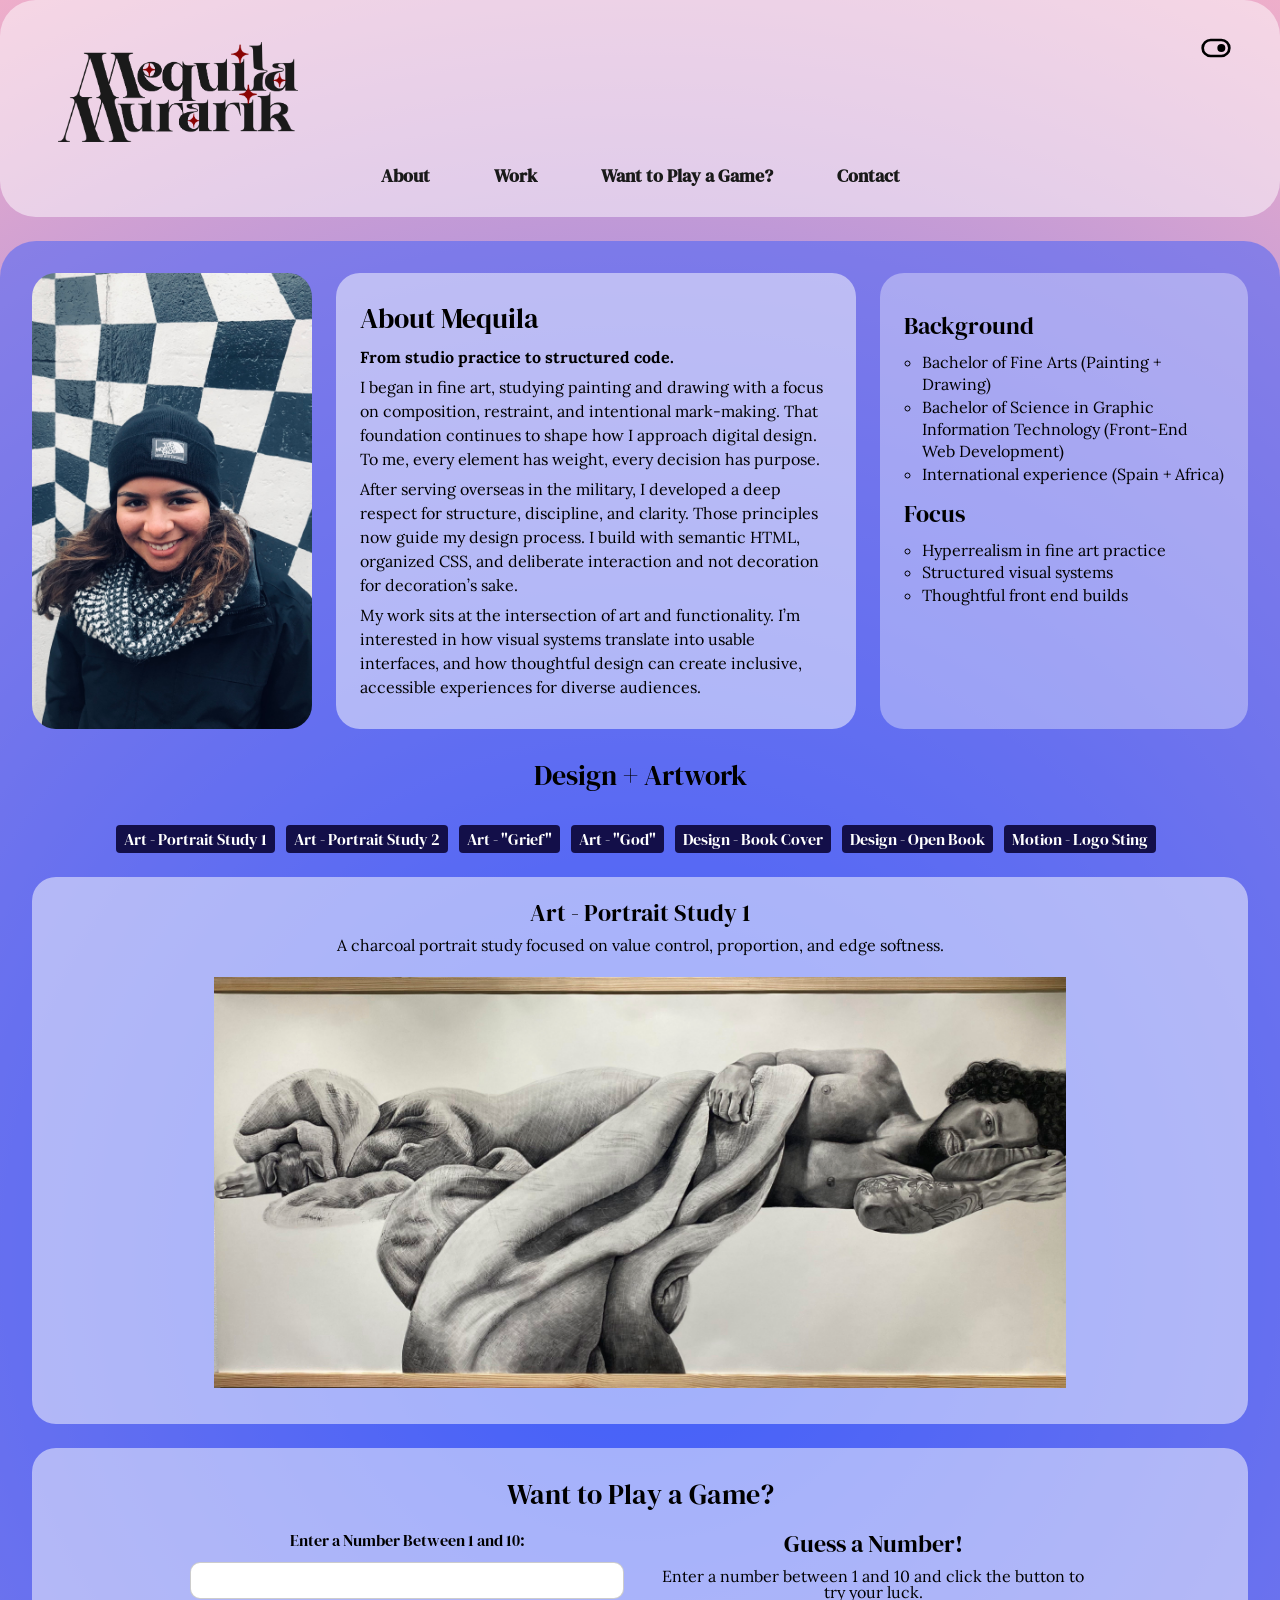
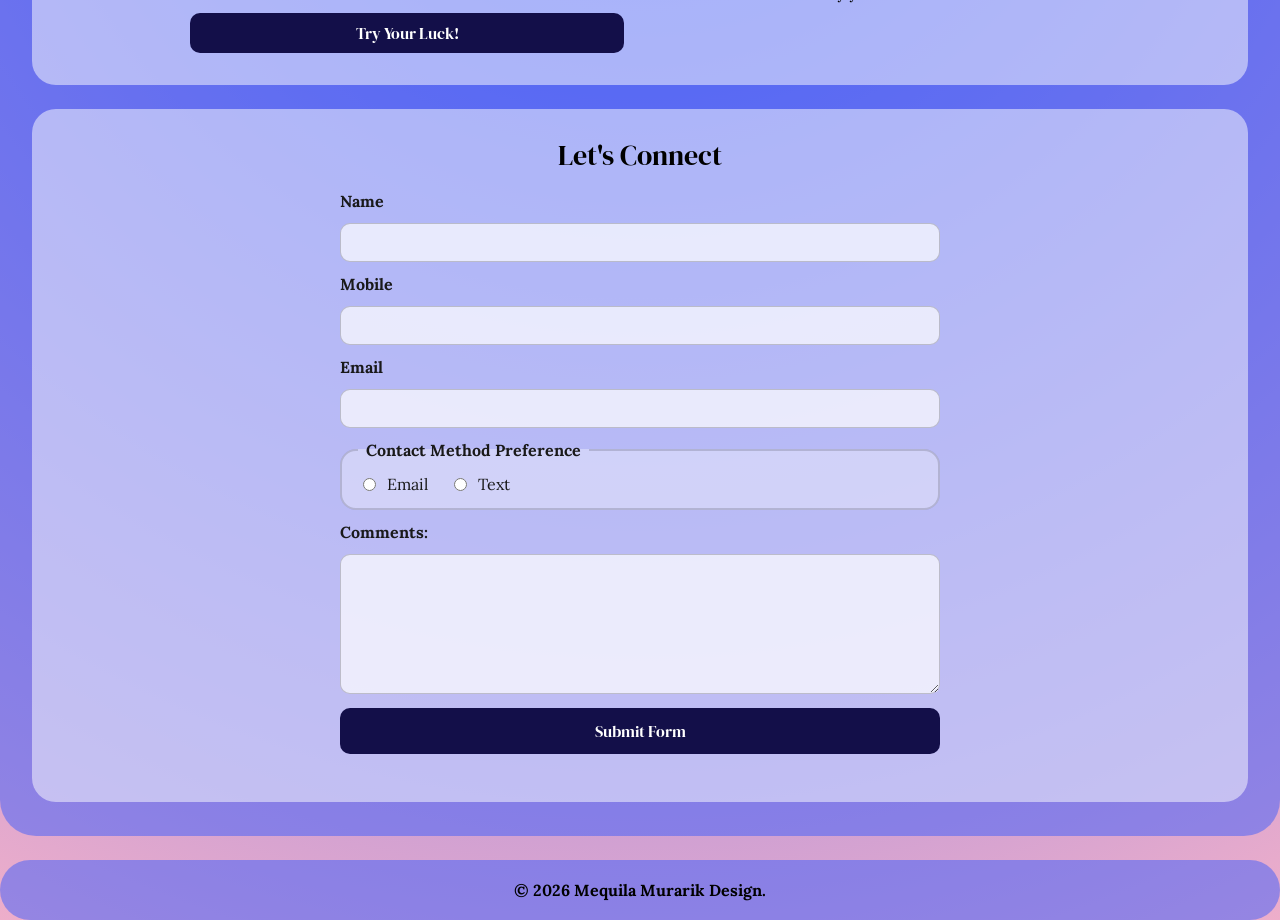
==== commit ae2a2dc6: "Update index.html" ====
--- a/index.html
+++ b/index.html
@@ -79,7 +79,7 @@
                     <p id="itemDescription">A charcoal portrait study focused on value control, proportion, and edge softness.</p>
                     <img id="itemImage" src="images/portrait-brandon.jpg" alt="Charcoal portrait of a man laying in a blanket">
                     <video id="itemVideo" controls>
-                        <source id="videoSource" src="" type="video/mp4">
+                        <source id="videoSource" src="images/Glossier_Stinger_Vertical.mp4" type="video/mp4">
                     </video>
                 </div>
             </div>
--- a/styles.css
+++ b/styles.css
@@ -1,12 +1,11 @@
 /* CSS written by Mequila Murarik */
 /* imported fonts */
 @import url('https://fonts.googleapis.com/css2?family=DM+Serif+Display:ital@0;1&family=Lora:ital,wght@0,400..700;1,400..700&display=swap');
-
+/* css reset */
 /* http://meyerweb.com/eric/tools/css/reset/ 
    v2.0 | 20110126
    License: none (public domain)
 */
-
 html, body, div, span, applet, object, iframe,
 h1, h2, h3, h4, h5, h6, p, blockquote, pre,
 a, abbr, acronym, address, big, cite, code,
@@ -50,7 +49,7 @@
 	border-collapse: collapse;
 	border-spacing: 0;
 }
-
+/* global styles */
 :root{
     --charcoal: #191919;
     --lt-grey: #bfbfbf;
@@ -86,6 +85,7 @@
     display: block;
     padding: 10px;
 }
+/* dark/light toggle styles */
 #theme-toggle {
     position: absolute;
     height: 32px;
@@ -102,11 +102,34 @@
     width: 100%;
     height: 100%;
 }
-body.dark-mode #dark-mode { 
-    display: block; 
-}
-body.dark-mode #light-mode { 
-    display: none; 
+#dark-mode {
+    display: none;
+}
+#light-mode {
+    display: inline;
+}
+body.dark-mode #dark-mode {
+    display: inline;
+}
+body.dark-mode #light-mode {
+    display: none;
+}
+body.dark-mode {
+    background: var(--sky-blue);
+    background: radial-gradient(circle, rgba(63, 94, 251, 1) 0%, rgba(53, 1, 1, 1) 100%); 
+}
+body.dark-mode main {
+    background-color: var(--blue);
+}
+body.dark-mode #work h2 {
+    color: var(--white);
+}
+body.dark-mode button {
+    background-color: var(--sky-blue);
+}
+body.dark-mode footer {
+    background-color: var(--blue);
+    color: var(--white);
 }
 nav {
     margin-top: 1rem;
@@ -115,9 +138,6 @@
     display: flex;
     justify-content: center;
     gap: 3rem;
-    list-style-type: none;
-    padding: 0;
-    margin: 0;
 }
 nav a {
     text-decoration: none;
@@ -134,31 +154,6 @@
 nav a:active {
     color: var(--gold);
 }
-#dark-mode {
-    display: none;
-}
-#light-mode {
-    display: inline;
-}
-body.dark-mode #dark-mode {
-    display: inline;
-}
-body.dark-mode #light-mode {
-    display: none;
-}
-body.dark-mode {
-    background: var(--sky-blue);
-    background: radial-gradient(circle, rgba(63, 94, 251, 1) 0%, rgba(53, 1, 1, 1) 100%); 
-}
-body.dark-mode main {
-    background-color: var(--blue);
-}
-body.dark-mode #work h2 {
-    color: var(--white);
-}
-body.dark-mode button {
-    background-color: var(--sky-blue);
-}
 main, footer {
     background-color: rgba(63, 94, 251, 0.5);
     border-radius: 36px;
@@ -177,6 +172,16 @@
     font-size: 1rem;
     font-family: "Lora", serif;
 }
+footer {
+    font-size: 1.25rem;
+    font-weight: bold;
+    text-align: center;
+    padding: 12px;
+}
+footer p {
+    padding: 10px;
+}
+/* about card styles */
 .about {
   display: flex;
   gap: 24px;
@@ -187,7 +192,8 @@
   width: 280px;
   object-fit: cover;
   border-radius: 24px;
-}.about-card {
+}
+.about-card {
   flex: 1; 
   background-color: rgba(255, 255, 255, 0.5);
   padding: 24px;
@@ -222,10 +228,11 @@
 .about-aside li {
     font-family: "Lora", serif;
 }
+/* product display styles */
 #work {
     text-align: center;
 }
-#work h2, #work, h3 {
+#work h2, #work h3 {
     padding-bottom: 12px;
 }
 #work p {
@@ -258,6 +265,7 @@
     display: block;
     margin: 16px auto;
 }
+/* guessing game styles */
 button, #guessBtn {
     appearance: none;
     -webkit-appearance: none;
@@ -279,7 +287,6 @@
 .display-controls button:active {
     color: var(--gold);
 }
-/* add padding for headings in display */
 #jigsaw {
     text-align: center;
     padding: 32px;
@@ -312,7 +319,7 @@
     padding: 10px 12px;
     border-radius: 10px;
     border: 1px solid rgba(0,0,0,0.2);
-    box-sizing: border-box; /* add this */
+    box-sizing: border-box;
 }
 #guessBtn {
     background-color: var(--blue);
@@ -339,6 +346,7 @@
     margin: 0.25em 0;
     font-weight: bold;
 }
+/* contact form styles */
 #contact {
     width: 90%;
     margin: 24px auto;
@@ -375,9 +383,6 @@
     min-height: 140px;
     resize: vertical;
 }
-#contact fieldset, #contact textarea, #contact label[for="comments"], #contact input[type="submit"] {
-    grid-column: 1 / -1;
-}
 #contact fieldset {
     border: 2px solid rgba(0,0,0,0.15);
     border-radius: 16px;
@@ -400,7 +405,8 @@
     outline-offset: 2px;
 }
 #contact input[type="submit"] {
-    justify-self: center;
+    align-self: center;
+    width: 100%;
     background-color: var(--blue);
     color: var(--white);
     padding: 12px 18px;
@@ -417,6 +423,7 @@
     transform: translateY(2px);
     color: var(--gold);
 }
+/* form error styles */
 .field-error {
     display: none;
     color: var(--bright-red);
@@ -438,16 +445,3 @@
     font-weight: bold;
     color: var(--blue);
 }
-footer {
-    font-size: 1.25rem;
-    font-weight: bold;
-    text-align: center;
-    padding: 12px;
-}
-footer p {
-    padding: 10px;
-}
-body.dark-mode footer {
-    background-color: var(--blue);
-    color: var(--white);
-}
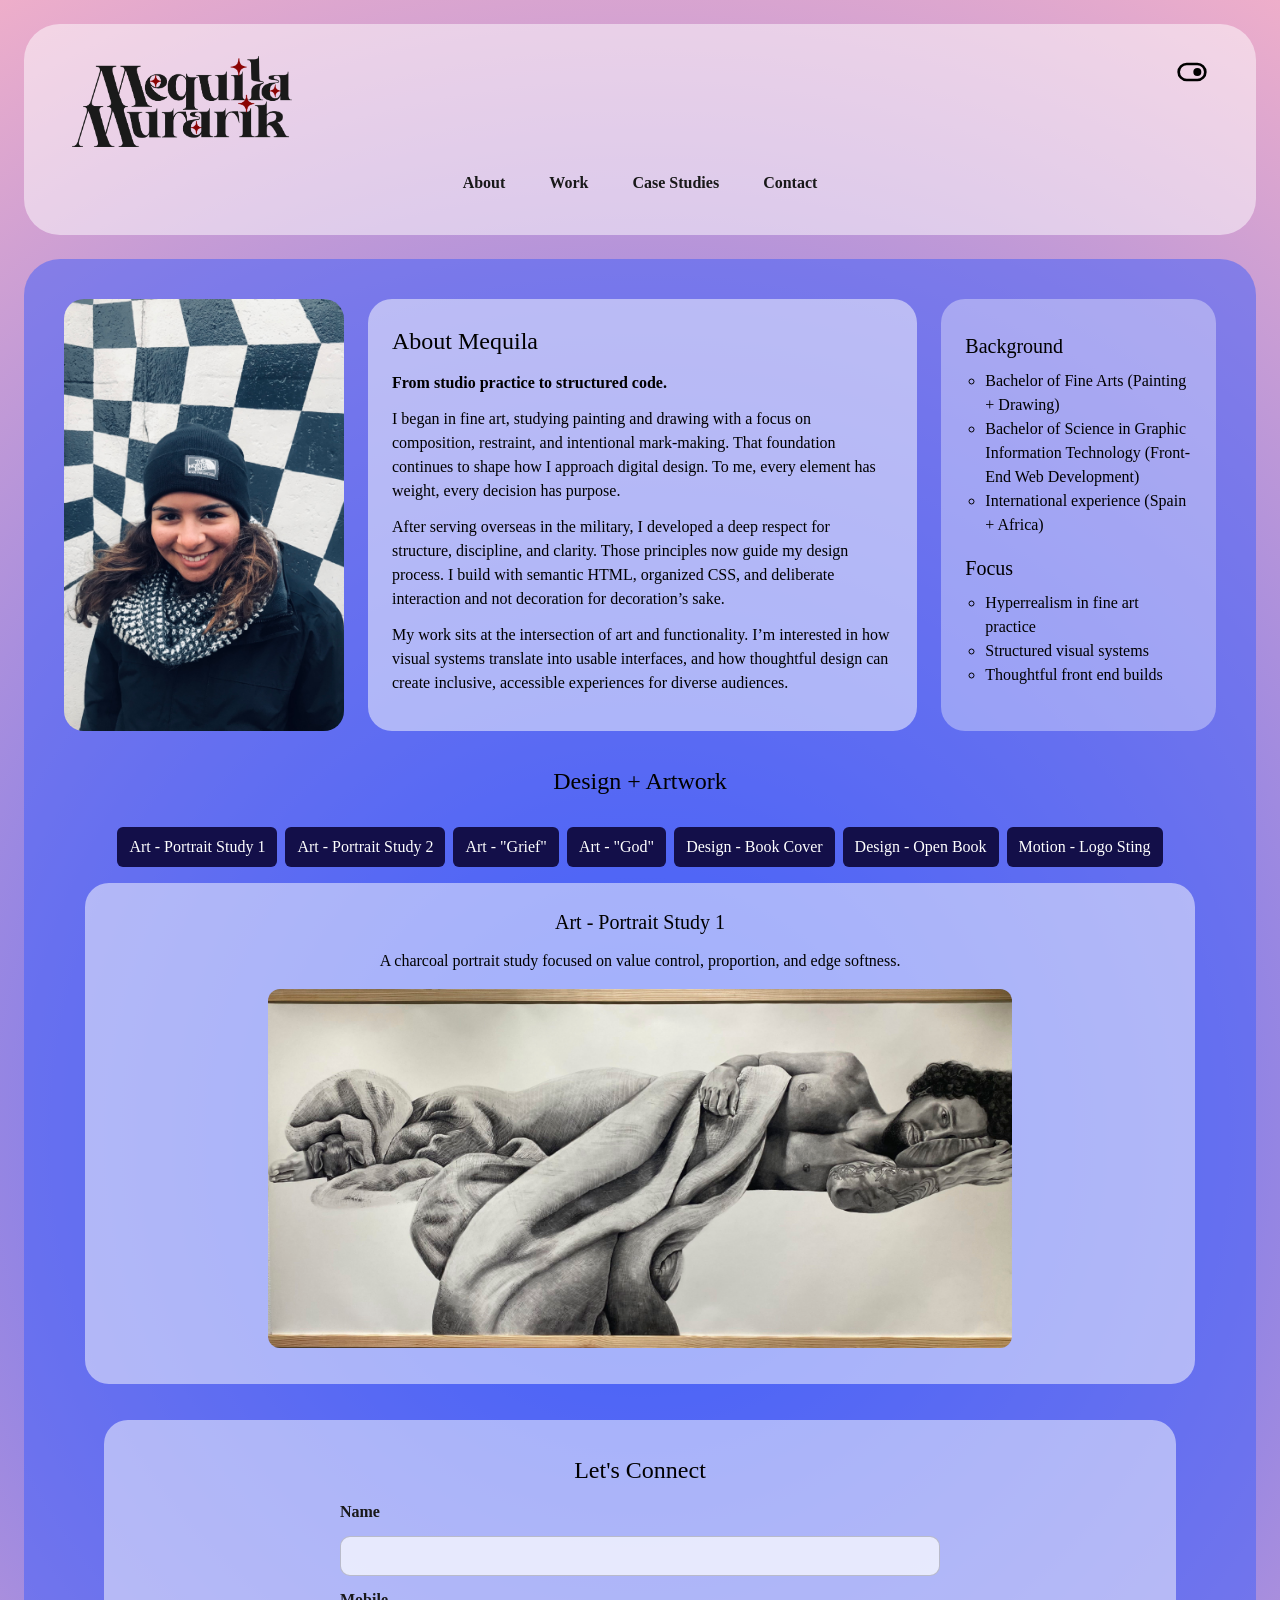
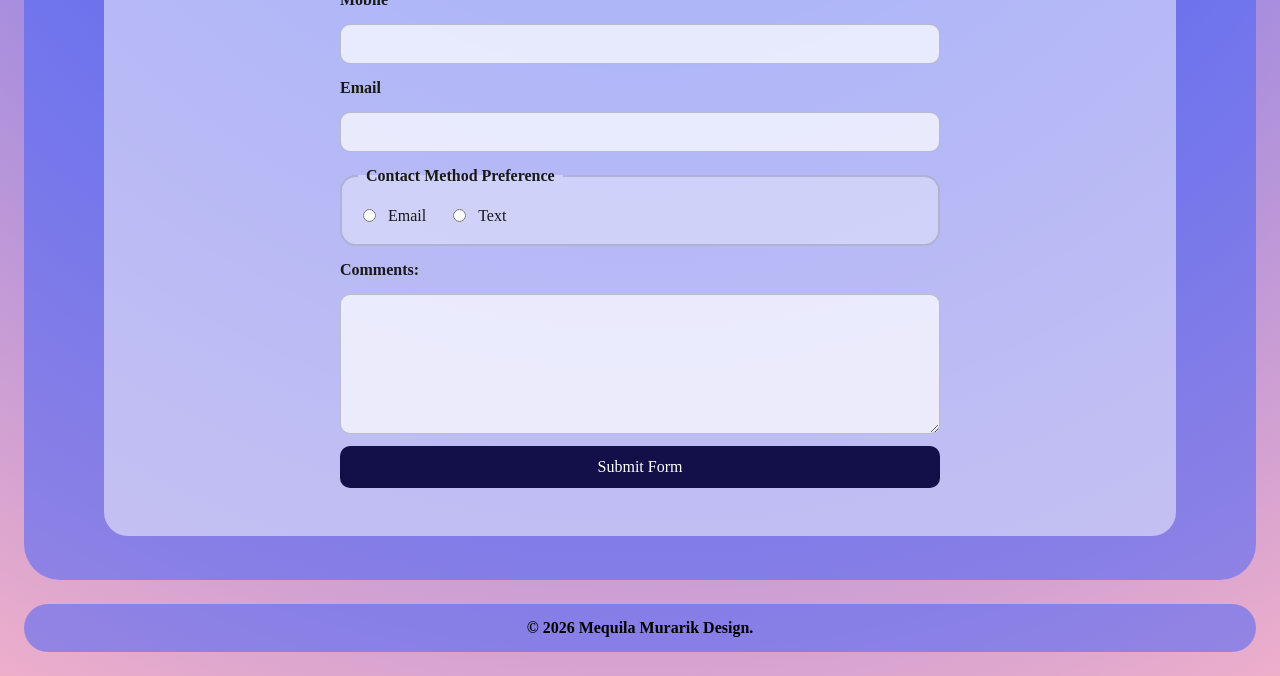
==== commit b4980fe9: "Changes made to html, images added" ====
--- a/index.html
+++ b/index.html
@@ -5,6 +5,7 @@
         <meta charset="UTF-8">
         <meta name="description" content="Mequila Murarik">
         <meta name="author" content="Mequila Murarik">
+        <meta name="viewport" content="width=device-width, initial-scale=1.0">
 
         <link rel="stylesheet" href="styles.css">
         <script src="script.js" defer></script>
@@ -32,7 +33,7 @@
             <ul>
                 <li><a href="#about">About</a></li>
                 <li><a href="#work">Work</a></li>
-                <li><a href="#jigsaw">Want to Play a Game?</a></li>
+                <li><a href="case-studies.html">Case Studies</a></li>
                 <li><a href="#contact">Contact</a></li>
             </ul>
         </nav>
@@ -84,7 +85,7 @@
                 </div>
             </div>
         </section>
-        <section id="jigsaw">
+        <!--<section id="jigsaw">
             <h2>Want to Play a Game?</h2>
             <div>
                 <form id="gameForm">
@@ -101,7 +102,7 @@
                     <p id="gameOutput"></p>
                 </section>
             </div>
-        </section>
+        </section>-->
         <section id="contact">
             <h2>Let's Connect</h2>
 
--- a/styles.css
+++ b/styles.css
@@ -1,6 +1,3 @@
-/* CSS written by Mequila Murarik */
-/* imported fonts */
-@import url('https://fonts.googleapis.com/css2?family=DM+Serif+Display:ital@0;1&family=Lora:ital,wght@0,400..700;1,400..700&display=swap');
 /* css reset */
 /* http://meyerweb.com/eric/tools/css/reset/ 
    v2.0 | 20110126
@@ -49,6 +46,10 @@
 	border-collapse: collapse;
 	border-spacing: 0;
 }
+/* CSS written by Mequila Murarik */
+/* imported fonts */
+@import url('https://fonts.googleapis.com/css2?family=DM+Serif+Display:ital@0;1&family=Lora:ital,wght@0,400..700;1,400..700&display=swap');
+
 /* global styles */
 :root{
     --charcoal: #191919;
@@ -63,209 +64,236 @@
     --sky-blue: #3f5efb;
     font-family: "DM Serif Display", "Lora", serif;
 }
-body { 
-    max-width: 1280px;
-    margin: auto;
-    background: #3f5efb;
+
+*, *::before, *::after {
+    box-sizing: border-box;
+}
+
+body {
+    margin: 0;
+    padding: 12px;
+    line-height: 1.5;
     background: radial-gradient(circle, rgba(63, 94, 251, 1) 0%, rgba(238, 174, 202, 1) 100%);
 }
+
+img, video {
+    max-width: 100%;
+    height: auto;
+    display: block;
+}
+
+main, footer, header {
+    width: 100%;
+}
+
 header {
     position: relative;
-    padding: 2rem 3rem;
-    background-color: rgba(255, 255, 255, 0.5 );
-    border-radius: 36px;
-    margin-bottom: 24px;
-}
+    padding: 1rem;
+    background-color: rgba(255, 255, 255, 0.5);
+    border-radius: 24px;
+    margin-bottom: 16px;
+}
+
 header h1 {
     display: none;
 }
+
 header img {
-    width: 240px;
+    width: 170px;
     height: auto;
     display: block;
-    padding: 10px;
-}
-/* dark/light toggle styles */
+    margin: 0 auto;
+    padding: 0;
+}
+
+/* dark/light toggle */
 #theme-toggle {
     position: absolute;
     height: 32px;
     width: 32px;
-    top: 2rem;
-    right: 3rem;
+    top: 1rem;
+    right: 1rem;
     background: none;
     border: none;
-}
+    cursor: pointer;
+}
+
 #theme-toggle svg {
     position: absolute;
-    top: 0;
-    left: 0;
+    inset: 0;
     width: 100%;
     height: 100%;
 }
+
 #dark-mode {
     display: none;
 }
+
 #light-mode {
     display: inline;
 }
+
 body.dark-mode #dark-mode {
     display: inline;
 }
+
 body.dark-mode #light-mode {
     display: none;
 }
+
 body.dark-mode {
-    background: var(--sky-blue);
-    background: radial-gradient(circle, rgba(63, 94, 251, 1) 0%, rgba(53, 1, 1, 1) 100%); 
-}
+    background: radial-gradient(circle, rgba(63, 94, 251, 1) 0%, rgba(53, 1, 1, 1) 100%);
+}
+
 body.dark-mode main {
     background-color: var(--blue);
 }
-body.dark-mode #work h2 {
-    color: var(--white);
-}
-body.dark-mode button {
+
+body.dark-mode button, body.dark-mode .display-controls button, body.dark-mode #contact input[type="submit"] {
     background-color: var(--sky-blue);
 }
+
 body.dark-mode footer {
     background-color: var(--blue);
     color: var(--white);
 }
+
+/* nav */
 nav {
     margin-top: 1rem;
 }
+
 nav ul {
     display: flex;
-    justify-content: center;
-    gap: 3rem;
-}
+    flex-direction: column;
+    gap: 0.5rem;
+    align-items: center;
+    padding-left: 0;
+}
+
 nav a {
+    display: inline-block;
     text-decoration: none;
-    color: var(--charcoal); 
+    color: var(--charcoal);
     font-weight: bold;
-    font-size: 1.1rem;
-    padding: 6px 8px;
-    border-radius: 4px;
-}
-nav a:hover {
+    font-size: 1rem;
+    padding: 0.5rem 0.75rem;
+    border-radius: 6px;
+}
+
+nav a:hover,
+nav a:focus-visible {
     background-color: var(--deep-red);
     color: var(--white);
 }
+
 nav a:active {
     color: var(--gold);
 }
-main, footer {
+
+/* shared containers */
+main,
+footer {
     background-color: rgba(63, 94, 251, 0.5);
-    border-radius: 36px;
-}
+    border-radius: 24px;
+}
+
 main {
-    margin-bottom: 24px;
-    padding-bottom: 10px;
-}
-h2 {
-    font-size: 1.75rem;
-}
-h3 {
-    font-size: 1.5rem;
-}
-p {
+    margin-bottom: 16px;
+    padding: 12px;
+}
+
+footer {
     font-size: 1rem;
-    font-family: "Lora", serif;
-}
-footer {
-    font-size: 1.25rem;
     font-weight: bold;
     text-align: center;
     padding: 12px;
 }
+
 footer p {
-    padding: 10px;
-}
-/* about card styles */
+    font-family: "Lora", serif;
+}
+
+h2 {
+    font-size: 1.5rem;
+    margin-bottom: 0.75rem;
+}
+
+h3 {
+    font-size: 1.25rem;
+    margin-bottom: 0.75rem;
+}
+
+p, li, label, legend, input, textarea, button {
+    font-size: 1rem;
+    font-family: "Lora", serif;
+}
+
+/* about */
 .about {
-  display: flex;
-  gap: 24px;
-  align-items: stretch;
-  padding: 32px;
-}
+    display: flex;
+    flex-direction: column;
+    gap: 16px;
+    padding: 12px;
+}
+
 .about-photo {
-  width: 280px;
-  object-fit: cover;
-  border-radius: 24px;
-}
-.about-card {
-  flex: 1; 
-  background-color: rgba(255, 255, 255, 0.5);
-  padding: 24px;
-  border-radius: 24px;
-  line-height: 1.5;
-}
-.about-card p:first-of-type {
+    width: 100%;
+    border-radius: 20px;
+    object-fit: cover;
+}
+
+.about-card, .about-aside {
+    width: 100%;
+    background-color: rgba(255, 255, 255, 0.5);
+    padding: 18px;
+    border-radius: 20px;
+}
+
+.about-card p:first-of-type, strong {
     font-weight: bold;
 }
+
 .about-card p {
-    padding-bottom: 6px;
-}
+    margin-bottom: 0.75rem;
+}
+
 .about-aside {
-  width: 320px;
-  background-color: rgba(255, 255, 255, 0.35);
-  padding: 24px;
-  border-radius: 24px;
-  line-height: 1.4;
-}
-.about-card h2 {
-  margin-bottom: 6px;
-}
+    background-color: rgba(255, 255, 255, 0.35);
+}
+
 .about-aside h3 {
-  margin-top: 12px;
-  margin-bottom: 8px;
-}
+    margin-top: 0.5rem;
+    margin-bottom: 0.5rem;
+}
+
 .about-aside ul {
-  list-style: circle;
-  padding-left: 18px;
-  margin-bottom: 12px;
-}
-.about-aside li {
-    font-family: "Lora", serif;
-}
-/* product display styles */
+    list-style: circle;
+    padding-left: 1.25rem;
+    margin-bottom: 1rem;
+}
+
+/* work */
 #work {
     text-align: center;
-}
-#work h2, #work h3 {
-    padding-bottom: 12px;
-}
-#work p {
-    padding-bottom: 24px;
-}
+    padding: 12px;
+}
+
 #work .container {
-    max-width: 95%;
-    margin: 0 auto;
+    width: 100%;
     display: flex;
     flex-direction: column;
-    align-items: center;
-    gap: 24px;
-}
-.item-display {
-    background-color: rgba(255, 255, 255, 0.5);
-    border-radius: 24px;
-    padding-top: 24px;
-    padding-bottom: 36px;
-    align-self: stretch;
-}
-.item-display img {
-    width: 70%;
-    display: block;
-    margin: 0 auto;
-}
-#itemVideo {
-    max-height: 420px;
-    width: auto;
-    max-width: 100%;
-    display: block;
-    margin: 16px auto;
-}
-/* guessing game styles */
+    gap: 16px;
+}
+
+#work h2, #work h3 {
+    margin-bottom: 0.75rem;
+}
+
+#work p {
+    margin-bottom: 1rem;
+}
+
 button, #guessBtn {
     appearance: none;
     -webkit-appearance: none;
@@ -274,138 +302,120 @@
     font: inherit;
     cursor: pointer;
 }
+
+.display-controls {
+    display: flex;
+    flex-wrap: wrap;
+    gap: 8px;
+    justify-content: center;
+}
+
 .display-controls button {
-    padding: 6px 8px;
-    margin-right: 8px;
+    padding: 0.5rem 0.75rem;
     background-color: var(--blue);
     color: var(--white);
-    border-radius: 4px;
-}
-.display-controls button:hover {
+    border-radius: 6px;
+}
+
+.display-controls button:hover, .display-controls button:focus-visible {
     background-color: var(--blood-red);
 }
+
 .display-controls button:active {
     color: var(--gold);
 }
-#jigsaw {
+
+.item-display {
+    background-color: rgba(255, 255, 255, 0.5);
+    border-radius: 20px;
+    padding: 18px;
+}
+
+.item-display img {
+    width: 100%;
+    border-radius: 12px;
+}
+
+#itemVideo {
+    width: 100%;
+    max-height: 420px;
+    border-radius: 12px;
+    margin: 16px auto 0;
+}
+
+/* contact */
+#contact {
+    width: 100%;
+    margin: 16px auto 0;
+    padding: 18px;
+    background-color: rgba(255, 255, 255, 0.5);
+    border-radius: 20px;
+}
+
+#contact h2 {
     text-align: center;
-    padding: 32px;
-    background-color: rgba(255, 255, 255, 0.5);
-    width: 90%;
-    margin: auto;
-    border-radius: 24px;
-    margin-top: 24px;
-}
-#jigsaw h2 {
-    text-align: center;
-    margin-bottom: 24px;
-}
-#jigsaw > div {
-    display: grid;
-    grid-template-columns: 1fr 1fr;
-    gap: 32px;
-    align-items: start;
-    max-width: 900px;
-    width: 95%;
-    margin: 0 auto;  
-}
-#gameForm {
+}
+
+#contact form {
+    width: 100%;
     display: flex;
     flex-direction: column;
-    gap: 14px;
-}
-#numGuess {
-    width: 100%;
-    padding: 10px 12px;
-    border-radius: 10px;
-    border: 1px solid rgba(0,0,0,0.2);
-    box-sizing: border-box;
-}
-#guessBtn {
-    background-color: var(--blue);
-    color: var(--white);
-    padding: 12px 16px;
-    border-radius: 10px;
-}
-#guessBtn:hover {
-    background-color: var(--blood-red);
-}
-#guessBtn:active {
-    color: var(--gold);
-}
-#gameDisplay h3 {
-    padding-bottom: 12px;
-}
-#gameDisplay p:first-of-type {
-    padding-bottom: 12px;
-}
-.message{
-    display: none;
-    color: var(--bright-red);
-    font-size: 1.2em;
-    margin: 0.25em 0;
-    font-weight: bold;
-}
-/* contact form styles */
-#contact {
-    width: 90%;
-    margin: 24px auto;
-    padding: 32px;
-    background-color: rgba(255, 255, 255, 0.5);
-    border-radius: 24px;
-}
-#contact h2 {
-    text-align: center;
-    margin-bottom: 24px;
-}
-#contact form {
-    max-width: 600px;
-    margin: 0 auto;
-    display: flex;
-    flex-direction: column;
-    gap: 14px;
-}
-#contact label, #contact legend {
-    font-family: "Lora", serif;
+    gap: 12px;
+}
+
+#contact label,
+#contact legend {
     font-weight: bold;
     color: var(--charcoal);
 }
-#contact input[type="text"], #contact input[type="tel"], #contact input[type="email"], #contact textarea {
+
+#contact input[type="text"],
+#contact input[type="tel"],
+#contact input[type="email"],
+#contact textarea {
     width: 100%;
     padding: 10px 12px;
     border-radius: 10px;
     border: 1px solid rgba(0,0,0,0.2);
     background-color: rgba(255,255,255,0.7);
-    font-family: "Lora", serif;
-    box-sizing: border-box;
-}
+}
+
 #contact textarea {
     min-height: 140px;
     resize: vertical;
 }
+
 #contact fieldset {
     border: 2px solid rgba(0,0,0,0.15);
     border-radius: 16px;
     padding: 16px;
     background-color: rgba(255,255,255,0.35);
 }
+
 #contact legend {
     padding: 0 8px;
 }
+
 #contact fieldset input[type="radio"] {
     margin-right: 8px;
     transform: translateY(1px);
 }
+
 #contact fieldset label {
     font-weight: normal;
     margin-right: 18px;
 }
-#contact input:focus-visible, #contact textarea:focus-visible {
+
+#contact input:focus-visible,
+#contact textarea:focus-visible,
+.display-controls button:focus-visible,
+nav a:focus-visible,
+#theme-toggle:focus-visible {
     outline: 2px solid var(--gold);
     outline-offset: 2px;
 }
+
 #contact input[type="submit"] {
-    align-self: center;
     width: 100%;
     background-color: var(--blue);
     color: var(--white);
@@ -413,35 +423,215 @@
     border-radius: 10px;
     border: none;
     cursor: pointer;
-    font-family: inherit;
     font-size: 1rem;
 }
-#contact input[type="submit"]:hover {
+
+#contact input[type="submit"]:hover,
+#contact input[type="submit"]:focus-visible {
     background-color: var(--blood-red);
 }
+
 #contact input[type="submit"]:active {
     transform: translateY(2px);
     color: var(--gold);
 }
-/* form error styles */
+
+/* errors */
 .field-error {
     display: none;
     color: var(--bright-red);
-    font-family: "Lora", serif;
     font-weight: bold;
-    margin-top: -8px;
-}
+    margin-top: -6px;
+}
+
 .field-error.show {
     display: block;
 }
+
 .input-error {
     border: 2px solid var(--bright-red) !important;
     background-color: rgba(223, 5, 5, 0.08);
 }
+
 .success-message {
     margin-top: 16px;
     text-align: center;
-    font-family: "Lora", serif;
     font-weight: bold;
     color: var(--blue);
 }
+
+/* case studies */
+.case-studies-page {
+    width: 100%;
+    padding: 12px;
+}
+
+.case-studies-intro {
+    background-color: rgba(255, 255, 255, 0.5);
+    border-radius: 20px;
+    padding: 18px;
+    margin-bottom: 16px;
+    text-align: center;
+}
+
+.case-study-card {
+    display: flex;
+    flex-direction: column;
+    gap: 16px;
+    background-color: rgba(255, 255, 255, 0.5);
+    border-radius: 20px;
+    padding: 18px;
+    margin-bottom: 16px;
+}
+
+.case-study-card img {
+    width: 100%;
+    border-radius: 14px;
+    object-fit: cover;
+}
+
+.case-study-copy {
+    line-height: 1.6;
+}
+
+.case-study-copy p {
+    margin-bottom: 0.75rem;
+}
+
+.case-study-copy a {
+    color: var(--blue);
+    font-weight: bold;
+}
+
+.case-study-copy a:hover,
+.case-study-copy a:focus-visible {
+    color: var(--blood-red);
+}
+
+/* tablet */
+@media (min-width: 700px) {
+    body {
+        padding: 20px;
+    }
+
+    header {
+        padding: 1.5rem 2rem;
+    }
+
+    header img {
+        width: 220px;
+        margin: 0;
+    }
+
+    nav ul {
+        flex-direction: row;
+        justify-content: center;
+        flex-wrap: wrap;
+        gap: 1.25rem;
+    }
+
+    .about {
+        padding: 20px;
+    }
+
+    .case-study-card {
+        flex-direction: row;
+        align-items: stretch;
+    }
+
+    .case-study-card img {
+        width: 280px;
+        flex-shrink: 0;
+    }
+}
+
+/* desktop */
+@media (min-width: 960px) {
+    body {
+        max-width: 1280px;
+        margin: 0 auto;
+        padding: 24px;
+    }
+
+    header {
+        padding: 2rem 3rem;
+        border-radius: 36px;
+        margin-bottom: 24px;
+    }
+
+    #theme-toggle {
+        top: 2rem;
+        right: 3rem;
+    }
+
+    main,
+    footer {
+        border-radius: 36px;
+    }
+
+    main {
+        margin-bottom: 24px;
+        padding: 20px;
+    }
+
+    .about {
+    display: grid;
+    grid-template-columns: minmax(220px, 280px) 2fr 1fr;
+    gap: 24px;
+    }
+
+    .about-photo {
+        width: 280px;
+        height: 100%;
+    }
+
+    .about-card {
+        padding: 24px;
+        border-radius: 24px;
+    }
+
+    .about-aside {
+        width: auto;
+        padding: 24px;
+        border-radius: 24px;
+    }
+
+    #work .container {
+        max-width: 95%;
+        margin: 0 auto;
+    }
+
+    .item-display {
+        border-radius: 24px;
+        padding: 24px 24px 36px;
+    }
+
+    .item-display img {
+        width: 70%;
+        margin: 0 auto;
+    }
+
+    #contact {
+        width: 90%;
+        margin: 24px auto;
+        padding: 32px;
+        border-radius: 24px;
+    }
+
+    #contact form {
+        max-width: 600px;
+        margin: 0 auto;
+    }
+
+    .case-studies-page {
+        width: 90%;
+        margin: 24px auto;
+        padding: 32px;
+    }
+
+    .case-studies-intro,
+    .case-study-card {
+        border-radius: 24px;
+        padding: 24px;
+    }
+}
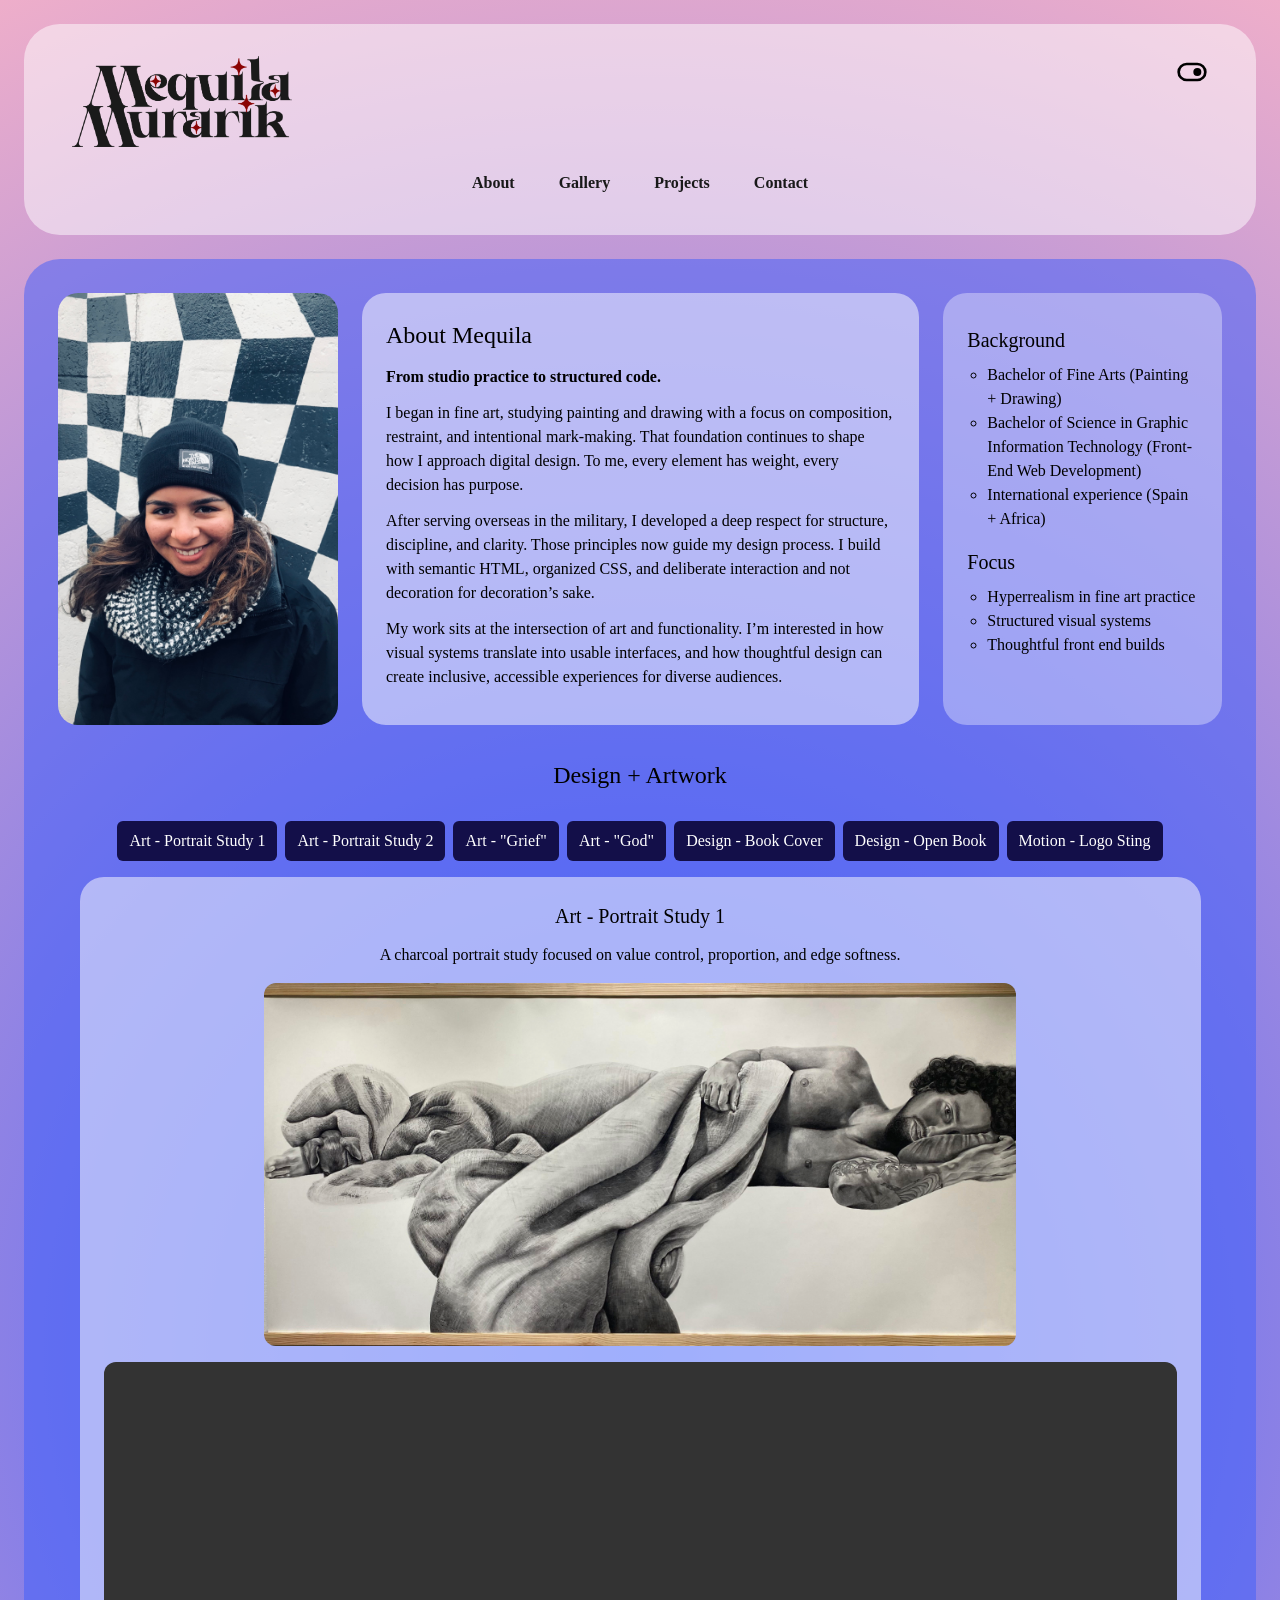
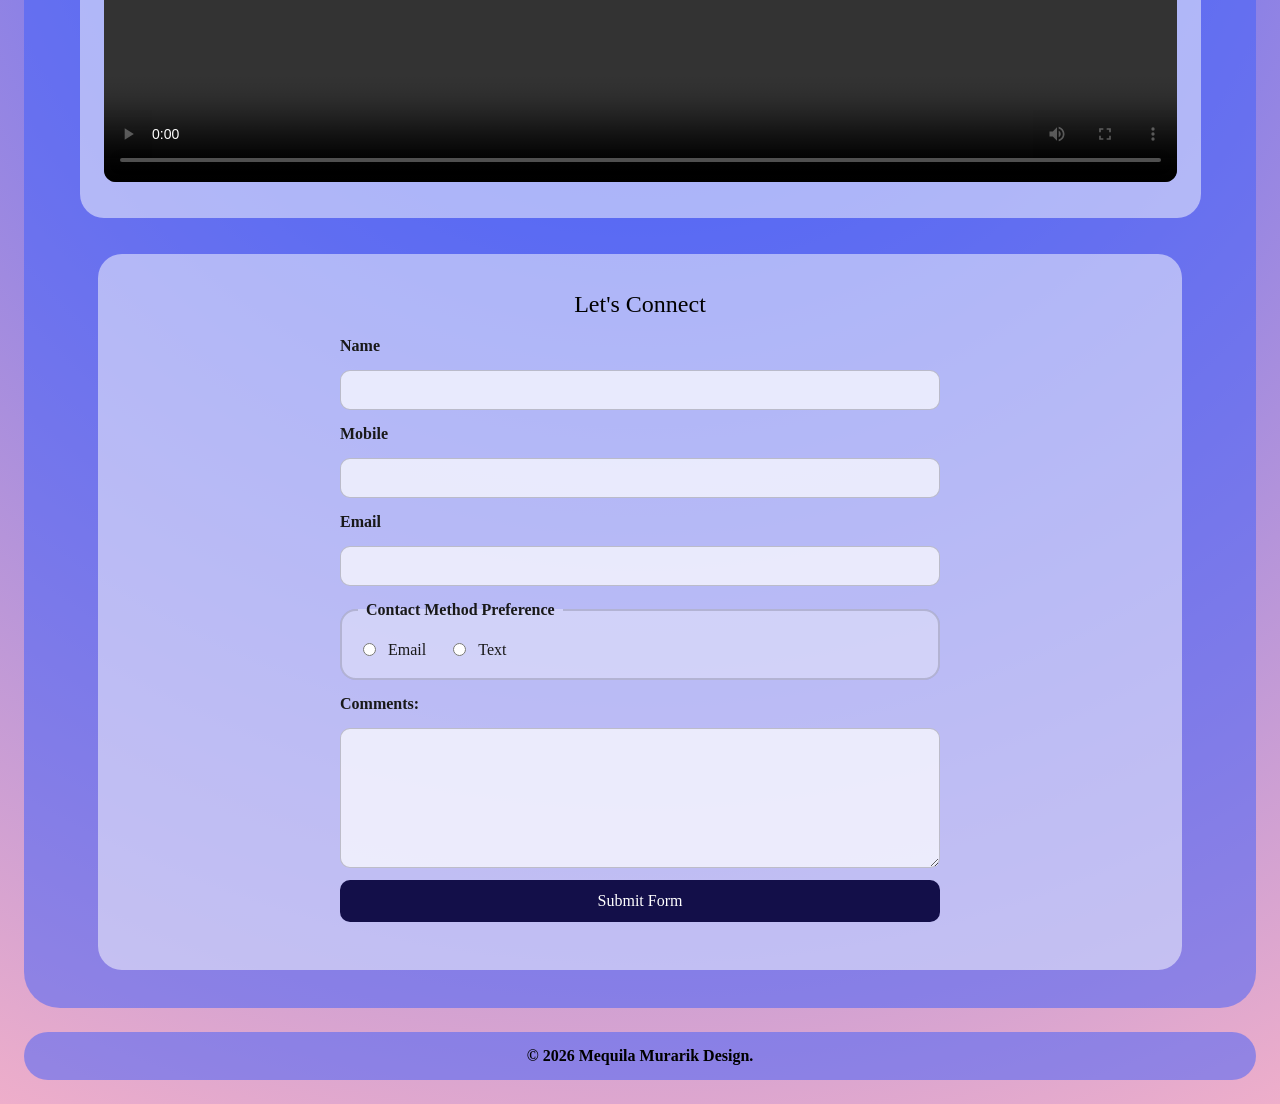
==== commit 9620afc4: "Update html and js added new nav gallery and projects and removed game js" ====
--- a/index.html
+++ b/index.html
@@ -32,8 +32,8 @@
         <nav>
             <ul>
                 <li><a href="#about">About</a></li>
-                <li><a href="#work">Work</a></li>
-                <li><a href="case-studies.html">Case Studies</a></li>
+                <li><a href="#work">Gallery</a></li>
+                <li><a href="case-studies.html">Projects</a></li>
                 <li><a href="#contact">Contact</a></li>
             </ul>
         </nav>
--- a/styles.css
+++ b/styles.css
@@ -463,15 +463,30 @@
 /* case studies */
 .case-studies-page {
     width: 100%;
-    padding: 12px;
+    max-width: 1120px;
+    margin: 0 auto;
+    padding: 18px;
 }
 
 .case-studies-intro {
     background-color: rgba(255, 255, 255, 0.5);
     border-radius: 20px;
-    padding: 18px;
+    padding: 24px 28px;
     margin-bottom: 16px;
     text-align: center;
+}
+
+.case-studies-intro h2 {
+    font-size: 2rem;
+    font-weight: bold;
+    margin-bottom: 8px;
+}
+
+.case-studies-intro p {
+    font-size: 1.05rem;
+    line-height: 1.5;
+    max-width: 820px;
+    margin: 0 auto;
 }
 
 .case-study-card {
@@ -482,6 +497,7 @@
     border-radius: 20px;
     padding: 18px;
     margin-bottom: 16px;
+    border: 1px solid rgba(0, 0, 0, 0.08);
 }
 
 .case-study-card img {
@@ -492,14 +508,27 @@
 
 .case-study-copy {
     line-height: 1.6;
+    flex: 1;
+}
+
+.case-study-copy h3 {
+    font-size: 1.5rem;
+    font-weight: 700;
+    margin-bottom: 6px;
+    padding-bottom: 6px;
+    border-bottom: 2px solid rgba(0, 0, 0, 0.25);
 }
 
 .case-study-copy p {
-    margin-bottom: 0.75rem;
+    margin-bottom: 6px;
+    line-height: 1.45;
 }
 
 .case-study-copy a {
     color: var(--blue);
+    font-weight: bold;
+    display: inline-block;
+    margin-bottom: 6px;
     font-weight: bold;
 }
 
@@ -540,9 +569,11 @@
     }
 
     .case-study-card img {
-        width: 280px;
-        flex-shrink: 0;
-    }
+    width: 40%;
+    max-width: 380px;
+    height: auto;
+    object-fit: cover;
+}
 }
 
 /* desktop */
@@ -571,7 +602,7 @@
 
     main {
         margin-bottom: 24px;
-        padding: 20px;
+        padding: 14px;
     }
 
     .about {
@@ -624,9 +655,10 @@
     }
 
     .case-studies-page {
-        width: 90%;
-        margin: 24px auto;
-        padding: 32px;
+    width: 100%;
+    max-width: 1120px;
+    margin: 12px auto;
+    padding: 18px;
     }
 
     .case-studies-intro,
@@ -634,4 +666,9 @@
         border-radius: 24px;
         padding: 24px;
     }
+
+    .case-study-card img {
+    width: 42%;
+    max-width: 420px;
+    }
 }
